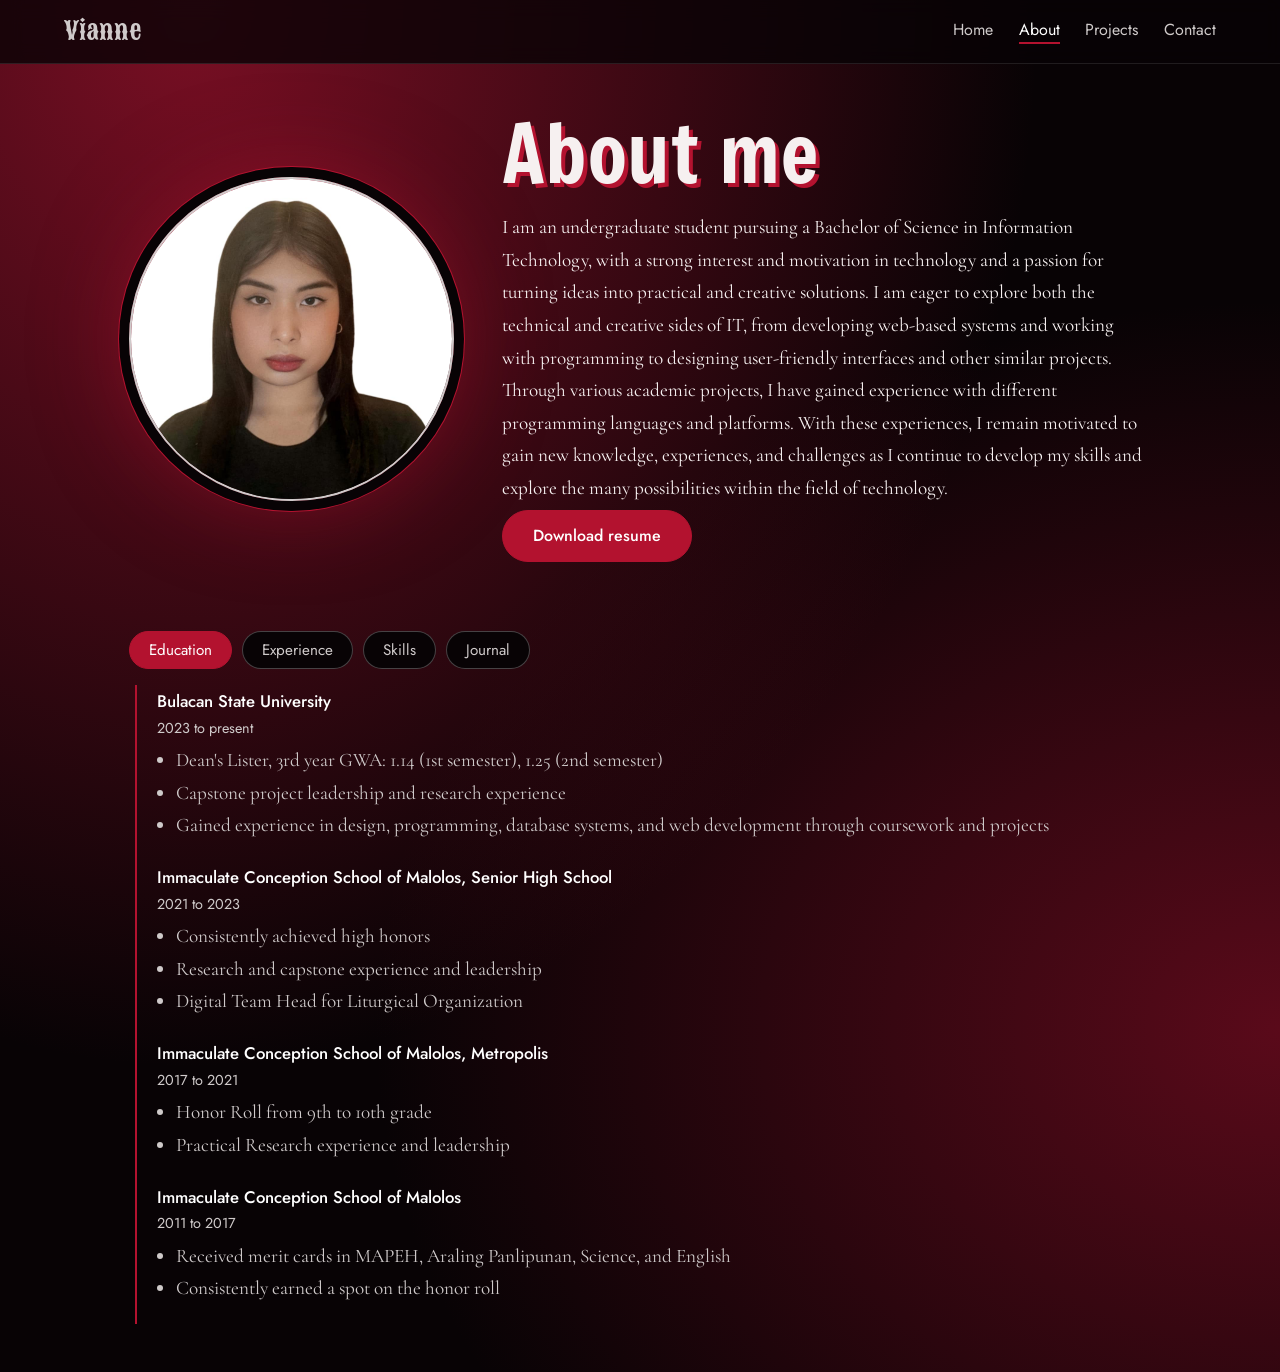
==== about.html @ b81ef698 "Format CSS" ====
<!DOCTYPE html>
<html lang="en">
<head>
<meta charset="UTF-8">
<meta name="viewport" content="width=device-width,initial-scale=1">
<title>About | Vianne</title>
<link rel="preconnect" href="https://fonts.googleapis.com">
<link rel="preconnect" href="https://fonts.gstatic.com" crossorigin>
<link href="https://fonts.googleapis.com/css2?family=Cormorant+Garamond:wght@400;600&family=Freeman&family=Jost:wght@400;500&family=Miss+Fajardose&family=Sancreek&display=swap" rel="stylesheet">
<link rel="stylesheet" href="style.css">
</head>
<body>
<header class="nav">
  <a class="logo" href="index.html">Vianne</a>
  <nav><a href="index.html">Home</a><a class="on" href="about.html">About</a><a href="projects.html">Projects</a><a href="about.html#contact">Contact</a></nav>
</header>
<main>
  <section class="about">
    <div class="arch"><img src="images/profile.jpg" alt="Portrait of Vianne"></div>
    <div>
      <h2>About me</h2>
      <p>I am an undergraduate student pursuing a Bachelor of Science in Information Technology, with a strong interest and motivation in technology and a passion for turning ideas into practical and creative solutions. I am eager to explore both the technical and creative sides of IT, from developing web-based systems and working with programming to designing user-friendly interfaces and other similar projects.</p>
      <p>Through various academic projects, I have gained experience with different programming languages and platforms. With these experiences, I remain motivated to gain new knowledge, experiences, and challenges as I continue to develop my skills and explore the many possibilities within the field of technology.</p>
      <a class="btn" href="resume.pdf" download>Download resume</a>
    </div>
  </section>

  <section style="margin-top:4rem">
    <div class="chips" data-tabs="#tabs">
      <button class="chip on" data-t="edu">Education</button>
      <button class="chip" data-t="exp">Experience</button>
      <button class="chip" data-t="ski">Skills</button>
      <button class="chip" data-t="blog">Journal</button>
    </div>
    <div id="tabs">
      <div class="panel on" id="edu">
        <div class="item"><b>Bulacan State University</b><small>2023 to present</small><ul><li>Dean's Lister, 3rd year GWA: 1.14 (1st semester), 1.25 (2nd semester)</li><li>Capstone project leadership and research experience</li><li>Gained experience in design, programming, database systems, and web development through coursework and projects</li></ul></div>
        <div class="item"><b>Immaculate Conception School of Malolos, Senior High School</b><small>2021 to 2023</small><ul><li>Consistently achieved high honors</li><li>Research and capstone experience and leadership</li><li>Digital Team Head for Liturgical Organization</li></ul></div>
        <div class="item"><b>Immaculate Conception School of Malolos, Metropolis</b><small>2017 to 2021</small><ul><li>Honor Roll from 9th to 10th grade</li><li>Practical Research experience and leadership</li></ul></div>
        <div class="item"><b>Immaculate Conception School of Malolos</b><small>2011 to 2017</small><ul><li>Received merit cards in MAPEH, Araling Panlipunan, Science, and English</li><li>Consistently earned a spot on the honor roll</li></ul></div>
      </div>
      <div class="panel" id="exp">
        <div class="item"><b>TikTok Affiliate and Content Creator</b><small>2025 to present</small><ul><li>Independently managed an affiliate account promoting makeup and skincare products and earned commissions through referrals</li><li>Created and edited promotional videos</li><li>Managed the account's visual presentation and organized the feed for a cohesive look</li></ul></div>
        <div class="item"><b>Freelance Project-Based Services</b><small>2024 to 2025</small><ul><li>Managed client communication, requirements, deadlines, and deliverables independently</li><li>Adapted to different project requirements and delivered on time</li><li>Handled pricing, payments, and transactions with clients</li></ul></div>
        <div class="item"><b>Small Business Owner, Crochet Products</b><small>2022 to 2025</small><ul><li>Managed production, customer communication, orders, and transactions</li><li>Fulfilled custom commissions while learning new designs for client requests</li><li>Promoted products through digital marketing and social media</li></ul></div>
      </div>
      <div class="panel" id="ski">
        <div class="item"><b>Programming</b><small>Python, Java, PHP, C#</small></div>
        <div class="item"><b>Web</b><small>HTML, CSS, React</small></div>
        <div class="item"><b>Database</b><small>MySQL, Firebase, SQL</small></div>
        <div class="item"><b>Development</b><small>Unity, CRUD, Database Design</small></div>
        <div class="item"><b>Systems and documentation</b><small>ERD, DFD, Use Case Diagrams</small></div>
        <div class="item"><b>UI/UX and design</b><small>UI/UX Design, Canva, Kittl, Photoshop, Figma</small></div>
        <div class="item"><b>Tools</b><small>VS Code, Visual Studio, PyCharm, Eclipse, NetBeans</small></div>
      </div>
      <div class="panel" id="blog">
        <h3>Why technology</h3>
        <p>Technology has always been an interesting space for me, as I am a curious individual who wants to know the lengths of the modern world and what else there is to be developed. I find the field to be something that always has something new to learn, create, and explore, rather than simply being existing knowledge. As a Bachelor of Science in Information Technology student, I have had the opportunity to discover different areas of IT and, along the way, find the parts that I enjoy the most.</p>
        <p>One of the things I enjoy about Information Technology is the creativity that comes with it. From something so functional and complex to create, it can turn into something useful and appealing, applying both of my interests. Whether it is developing a website, designing interfaces, organizing databases, creating applications, or even working in game development, each project gives me different opportunities to learn and improve.</p>
        <p>Throughout my academic journey, I have worked with several programming languages and technologies such as Python, Java, HTML, PHP, SQL, Unity, and UI/UX design. These have allowed me to surpass the limits of what I know rather than keeping my knowledge within a single area. The projects I have created and contributed to have challenged me to think more about functionality and development, whereas others have improved my long-term skills and passion for designing, aesthetics, and enhancing the overall user experience.</p>
        <p>I am a firm believer that learning does not stop once a project or subject is finished. Thus, through additional training and certifications, including courses from Cisco Networking Academy and the Salesforce Agentblazer Champion Workshop, I have continued to expand my understanding of technology beyond the classroom.</p>
        <p>As I continue my journey in the field of technology, I am filled with tenacity for gaining more real-world experience, learning from individuals with different perspectives, and taking on challenges that will help me grow and improve. Despite still being in the process of discovering which direction in technology I want to pursue, I am thrilled by the feeling that it brings me. There are so many opportunities to
---- style.css ----
/* ==========================================================
   1. COLORS AND FONTS
   Change colors and fonts here and the whole site updates
   ========================================================== */
:root {
  --ink: #080305;      /* near-black background */
  --blk: #0e0709;      /* black cards and panels */
  --wine: #5a0a1a;     /* deep burgundy */
  --red: #b3122f;      /* bright crimson accent */
  --silver: #cfcaca;   /* gray text and borders */
  --ivory: #f6f0f0;    /* white text */

  --head: 'Freeman', sans-serif;           /* big headings */
  --script: 'Miss Fajardose', cursive;     /* calligraphy name */
  --west: 'Sancreek', serif;               /* logo */
  --serif: 'Cormorant Garamond', serif;    /* body text */
  --ui: 'Jost', sans-serif;                /* buttons, nav, small text */
}


/* ==========================================================
   2. BASE / RESET
   ========================================================== */
* {
  margin: 0;
  padding: 0;
  box-sizing: border-box;
}

html {
  scroll-behavior: smooth;
}

::selection {
  background: var(--red);
  color: #fff;
}

body {
  background:
    radial-gradient(ellipse at 15% 0, #7a0f24, transparent 55%),
    radial-gradient(ellipse at 100% 75%, #5a0a1a, transparent 50%),
    var(--ink) fixed;
  color: var(--ivory);
  font: 1.2rem/1.7 var(--serif);
  min-height: 100vh;
  overflow-x: hidden;
  transition: opacity 0.3s;
}

/* fades the page out when you click a link */
body.out {
  opacity: 0;
}

a {
  color: inherit;
}

img {
  max-width: 100%;
  display: block;
}


/* ==========================================================
   3. HEADINGS
   ========================================================== */
h1,
h2,
h3 {
  font-family: var(--head);
  font-weight: 400;
  line-height: 1;
  letter-spacing: 0.02em;
}

h1 {
  font-size: clamp(2.6rem, 6.5vw, 5rem);
}

h2 {
  font-size: clamp(2.8rem, 7vw, 5rem);
  margin-bottom: 1.2rem;
  text-shadow: 4px 4px 0 var(--red);
}

h3 {
  font-size: 1.9rem;
  margin-bottom: 0.5rem;
}


/* ==========================================================
   4. NAVIGATION BAR
   ========================================================== */
.nav {
  display: flex;
  justify-content: space-between;
  align-items: center;
  padding: 0.9rem 5vw;
  position: sticky;
  top: 0;
  z-index: 5;
  background: #080305cc;
  backdrop-filter: blur(10px);
  border-bottom: 1px solid #ffffff1a;
}

.logo {
  font: 1.5rem var(--west);
  text-decoration: none;
  color: var(--silver);
}

.nav nav {
  display: flex;
  gap: 1.6rem;
  font: 1rem var(--ui);
}

.nav nav a {
  text-decoration: none;
  color: var(--silver);
  background: linear-gradient(var(--red), var(--red)) 0 100% / 0 2px no-repeat;
  padding-bottom: 3px;
  transition: 0.3s;
}

/* red underline slides in on hover and on the current page */
.nav nav a:hover,
.nav nav a.on {
  color: #fff;
  background-size: 100% 2px;
}


/* ==========================================================
   5. PAGE LAYOUT
   ========================================================== */
main {
  max-width: 1150px;
  margin: auto;
  padding: 3rem 5vw;
}


/* ==========================================================
   6. HOME PAGE: HERO
   ========================================================== */
.hero {
  position: relative;
  display: grid;
  grid-template-columns: 1.25fr 1fr;
  gap: 2rem;
  align-items: center;
  min-height: 82vh;
}

/* giant outlined "PORTFOLIO" word behind everything */
.bg {
  position: absolute;
  left: 50%;
  top: 6%;
  transform: translateX(-50%);
  font: clamp(5rem, 21vw, 17rem) / 1 var(--head);
  color: transparent;
  -webkit-text-stroke: 1px #ffffff2e;
  white-space: nowrap;
  pointer-events: none;
}

/* hero content fades up when the page loads */
.hero > * {
  position: relative;
  animation: in 0.9s both;
}

.hero > .arch {
  animation-delay: 0.25s;
}

/* "Hello, I am Vianne" in calligraphy */
.hi {
  display: block;
  font: clamp(4rem, 10vw, 7.5rem) / 0.8 var(--script);
  color: var(--silver);
  margin-bottom: -0.15em;
  position: relative;
  z-index: 2;
  text-shadow: 0 0 30px #b3122f99;
}

.hero p {
  color: var(--silver);
  margin: 1.4rem 0 1.6rem;
  max-width: 34ch;
  font-size: 1.35rem;
}


/* ==========================================================
   7. PROFILE PHOTO (circle)
   ========================================================== */
.arch {
  border-radius: 50%;
  overflow: hidden;
  aspect-ratio: 1;
  background: linear-gradient(160deg, var(--red), var(--ink));
  border: 2px solid var(--silver);
  box-shadow:
    0 0 0 10px var(--ink),
    0 0 0 11px var(--red),
    0 0 90px #b3122f88;
  transition: transform 0.5s;
}

.arch:hover {
  transform: rotate(-3deg) scale(1.04);
}

.arch img {
  width: 100%;
  height: 100%;
  object-fit: cover;
  object-position: center top;
}


/* ==========================================================
   8. BUTTONS
   ========================================================== */
.btn {
  display: inline-block;
  font: 500 1rem var(--ui);
  padding: 0.85rem 1.9rem;
  border-radius: 999px;
  background: var(--red);
  border: 1px solid var(--red);
  color: #fff;
  text-decoration: none;
  cursor: pointer;
  transition: 0.25s;
  margin: 0.3rem 0.3rem 0.3rem 0;
}

.btn:hover {
  background: var(--ink);
  border-color: var(--silver);
  color: var(--silver);
  transform: translateY(-3px);
}

/* black outlined version */
.btn.ghost {
  background: #080305;
  border-color: #ffffff40;
}

.btn.ghost:hover {
  background: var(--silver);
  color: var(--ink);
}


/* ==========================================================
   9. HOME PAGE: THREE TILES (About / Projects / Contact)
   ========================================================== */
.doors {
  display: grid;
  grid-template-columns: repeat(3, 1fr);
  gap: 1.2rem;
  margin: 1rem 0 3rem;
}

.door {
  display: flex;
  flex-direction: column;
  justify-content: flex-end;
  min-height: 280px;
  padding: 2rem;
  border-radius: 28px;
  text-decoration: none;
  background: var(--blk);
  transition: 0.35s;
}

/* tile 1: crimson */
.door:nth-child(1) {
  background: linear-gradient(160deg, var(--red), var(--wine));
}

/* tile 3: white */
.door:nth-child(3) {
  background: var(--ivory);
  color: var(--ink);
}

.door h3 {
  font-size: 2.6rem;
}

.door span {
  font: 1rem var(--ui);
  color: var(--silver);
}

.door:nth-child(3) span {
  color: #333;
}

.door:hover {
  transform: translateY(-8px) rotate(-1deg);
  box-shadow: 0 20px 50px #b3122f66;
}


/* ==========================================================
   10. CORNER BRACKETS (on tiles and project cards)
   ========================================================== */
.door,
.card {
  position: relative;
  border: 1px solid #ffffff22;
}

.door::before,
.card::before,
.door::after,
.card::after {
  content: '';
  position: absolute;
  width: 16px;
  height: 16px;
  border: 1px solid var(--silver);
  opacity: 0.7;
  transition: 0.3s;
  pointer-events: none;
}

/* top-left corner */
.door::before,
.card::before {
  top: 14px;
  left: 14px;
  border-right: 0;
  border-bottom: 0;
}

/* bottom-right corner */
.door::after,
.card::after {
  bottom: 14px;
  right: 14px;
  border-left: 0;
  border-top: 0;
}

/* corners grow on hover */
.door:hover::before,
.door:hover::after {
  width: 34px;
  height: 34px;
}


/* ==========================================================
   11. SCROLLING SKILLS TICKER
   ========================================================== */
.marq {
  overflow: hidden;
  border-block: 1px solid #ffffff26;
  padding: 0.8rem 0;
  margin: 2rem -5vw;
  background: var(--ink);
}

.marq div {
  display: flex;
  gap: 3rem;
  width: max-content;
  font: 2rem var(--head);
  color: var(--silver);
  animation: m 28s linear infinite;
}

/* pauses when you hover over it */
.marq div:hover {
  animation-play-state: paused;
}

.marq i {
  font-style: normal;
  color: var(--red);
}


/* ==========================================================
   12. TABS AND FILTER CHIPS
   ========================================================== */
.chips {
  display: flex;
  flex-wrap: wrap;
  gap: 0.6rem;
  margin: 1rem 0;
}

.chip {
  font: 0.95rem var(--ui);
  padding: 0.45rem 1.2rem;
  border-radius: 999px;
  border: 1px solid #ffffff40;
  background: var(--ink);
  color: var(--silver);
  cursor: pointer;
  transition: 0.25s;
}

.chip:hover {
  border-color: var(--silver);
}

/* the selected chip */
.chip.on {
  background: var(--red);
  border-color: var(--red);
  color: #fff;
}

/* tab content: hidden until its tab is clicked */
.panel {
  display: none;
}

.panel.on {
  display: block;
  animation: in 0.4s;
}

.panel p {
  margin-bottom: 1rem;
  max-width: 68ch;
}


/* ==========================================================
   13. ABOUT PAGE
   ========================================================== */
.about {
  display: grid;
  grid-template-columns: 1fr 2fr;
  gap: 3rem;
  align-items: center;
}

/* education / experience / skills entries */
.item {
  border-left: 2px solid var(--red);
  padding: 0 0 1.2rem 1.2rem;
  margin-left: 0.4rem;
}

.item b {
  font: 500 1.05rem var(--ui);
  color: #fff;
}

.item small {
  display: block;
  font: 0.9rem var(--ui);
  color: var(--silver);
}

.item ul {
  margin: 0.4rem 0 0 1.2rem;
  color: var(--silver);
}


/* ==========================================================
   14. PROJECTS PAGE
   ========================================================== */
.card {
  display: grid;
  grid-template-columns: 1.3fr 1fr;
  gap: 2rem;
  align-items: center;
  margin: 2rem 0;
  padding: 2.4rem;
  border-radius: 26px;
  background: var(--blk);
}

/* full-width card (design gallery) */
.card.one {
  display: block;
}

/* hidden by the filter buttons */
.card.hide {
  display: none;
}

.card ul {
  margin: 0.6rem 0 1rem 1.2rem;
  color: var(--silver);
}

.tags {
  font: 0.9rem var(--ui);
  color: var(--silver);
}

/* laptop frame around screenshots and the trailer */
.laptop {
  background: #050203;
  border: 8px solid #26262a;
  border-bottom-width: 18px;
  border-radius: 14px 14px 4px 4px;
  aspect-ratio: 16 / 10;
  overflow: hidden;
  box-shadow: 0 25px 60px #b3122f55;
  transition: transform 0.5s;
}

.laptop:hover {
  transform: perspective(900px) rotateX(5deg) scale(1.04);
}

.laptop img,
.laptop video {
  width: 100%;
  height: 100%;
  object-fit: cover;
}


/* ==========================================================
   15. DESIGN GALLERY AND ENLARGED VIEW
   ========================================================== */
.gallery {
  display: grid;
  grid-template-columns: repeat(auto-fill, minmax(200px, 1fr));
  gap: 1rem;
  margin-top: 1.2rem;
}

.gallery img {
  width: 100%;
  aspect-ratio: 1;
  object-fit: cover;
  border-radius: 22px;
  cursor: zoom-in;
  background: var(--wine);
  transition: 0.35s;
}

.gallery img:hover {
  transform: scale(1.06) rotate(1.5deg);
  box-shadow: 0 10px 35px #b3122f99;
}

/* full-screen popup when you click an image */
#lb {
  position: fixed;
  inset: 0;
  background: #000e;
  display: none;
  place-items: center;
  z-index: 9;
  cursor: zoom-out;
}

#lb.on {
  display: grid;
}

#lb img {
  max-height: 90vh;
  border-radius: 16px;
}


/* ==========================================================
   16. FOOTER
   ========================================================== */
footer {
  text-align: center;
  padding: 3rem 5vw;
  color: var(--silver);
  font: 0.95rem var(--ui);
  background: var(--ink);
  border-top: 1px solid #ffffff1a;
}

footer a {
  margin: 0 0.8rem;
}


/* ==========================================================
   17. ANIMATIONS
   ========================================================== */
@keyframes in {
  from {
    opacity: 0;
    transform: translateY(14px);
  }
}

@keyframes m {
  to {
    transform: translateX(-50%);
  }
}


/* ==========================================================
   18. ACCESSIBILITY
   ========================================================== */
:focus-visible {
  outline: 2px solid var(--silver);
  outline-offset: 3px;
}

/* turns off animation for people who prefer less motion */
@media (prefers-reduced-motion: reduce) {
  * {
    animation: none !important;
    transition: none !important;
  }
}


/* ==========================================================
   19. MOBILE (screens under 800px wide)
   ========================================================== */
@media (max-width: 800px) {
  .hero,
  .about,
  .card,
  .doors {
    grid-template-columns: 1fr;
  }

  .arch {
    max-width: 300px;
    margin: auto;
  }

  .bg {
    top: 0;
  }

  .door {
    min-height: 200px;
  }
}
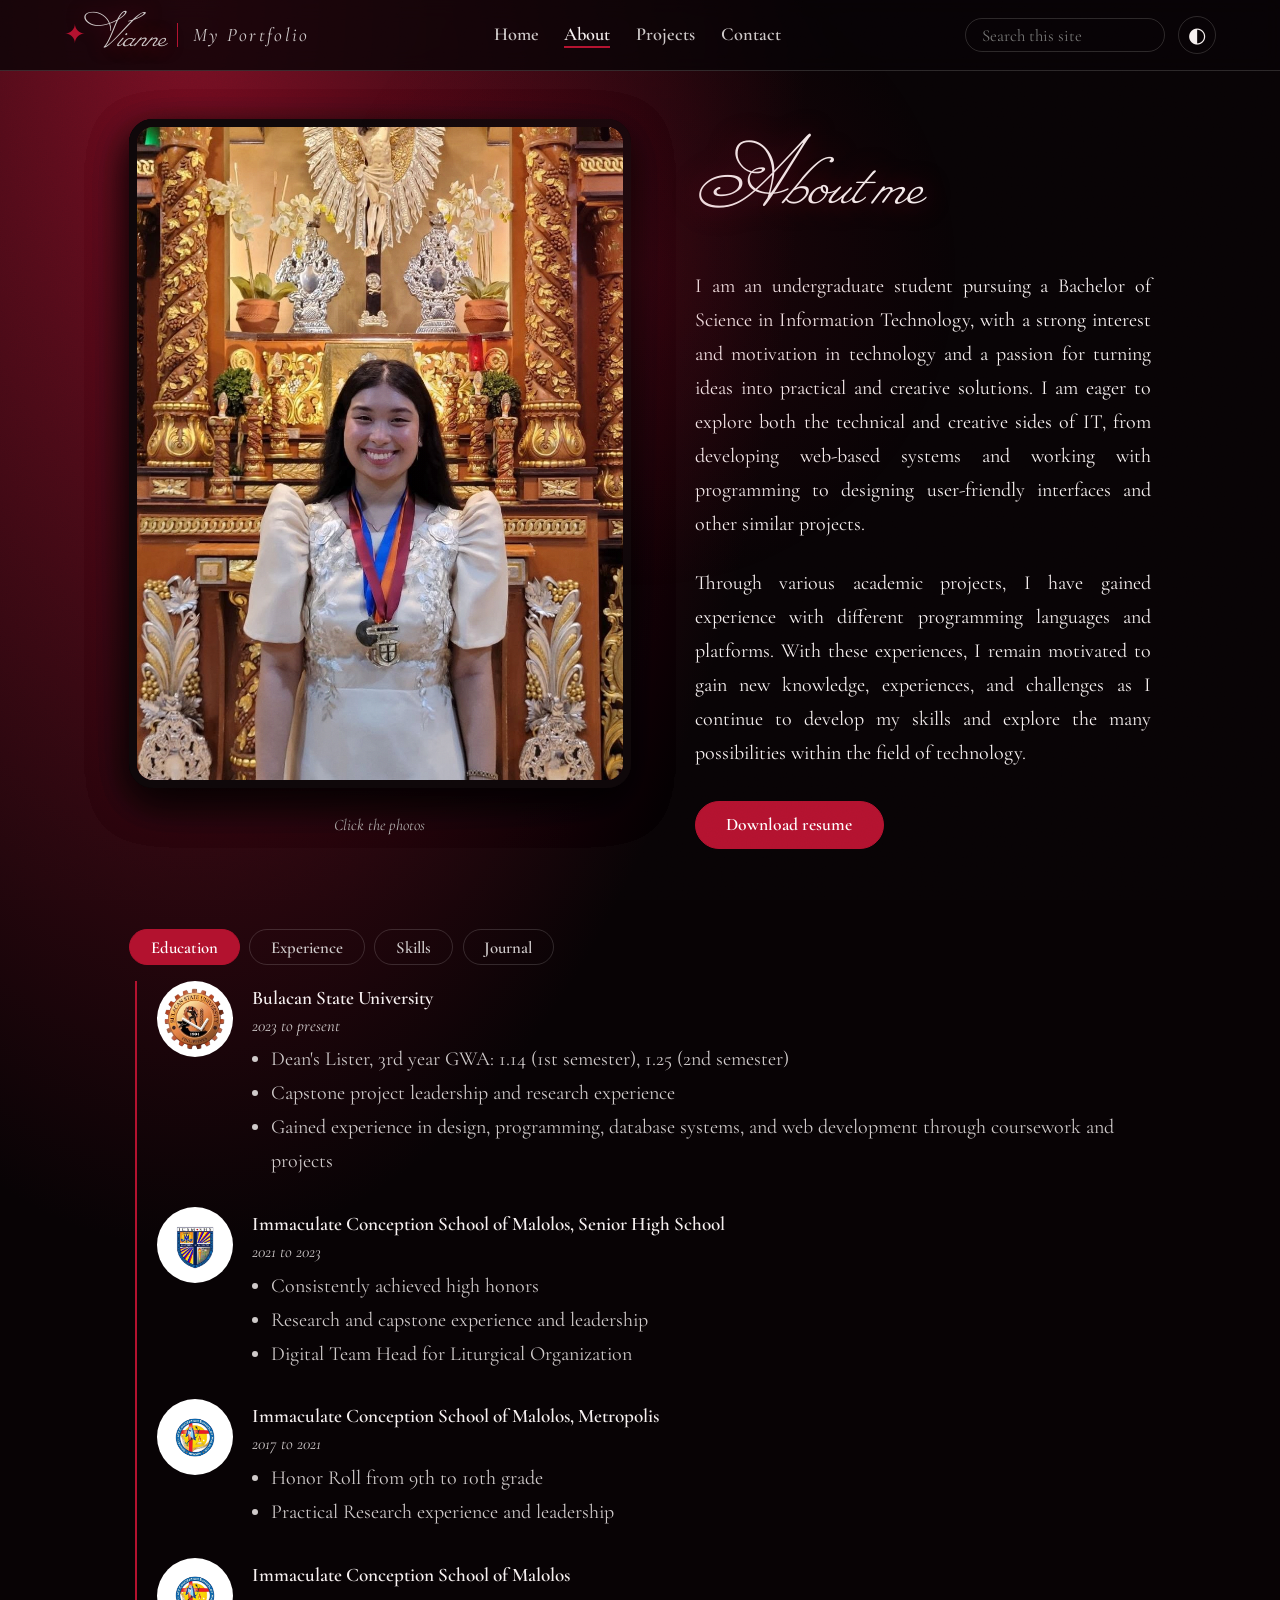
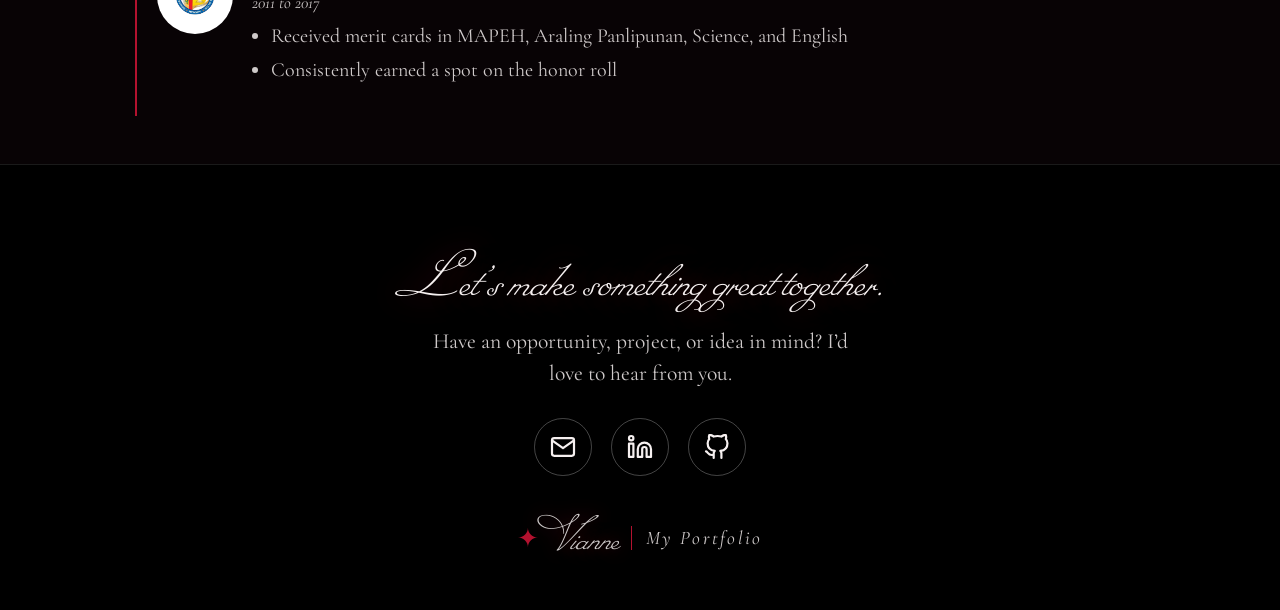
==== commit 978dc564: "Format CSS" ====
--- a/about.html
+++ b/about.html
@@ -1,62 +1,209 @@
 <!DOCTYPE html>
 <html lang="en">
 <head>
-<meta charset="UTF-8">
-<meta name="viewport" content="width=device-width,initial-scale=1">
-<title>About | Vianne</title>
-<link rel="preconnect" href="https://fonts.googleapis.com">
-<link rel="preconnect" href="https://fonts.gstatic.com" crossorigin>
-<link href="https://fonts.googleapis.com/css2?family=Cormorant+Garamond:wght@400;600&family=Freeman&family=Jost:wght@400;500&family=Miss+Fajardose&family=Sancreek&display=swap" rel="stylesheet">
-<link rel="stylesheet" href="style.css">
+  <meta charset="UTF-8">
+  <meta name="viewport" content="width=device-width,initial-scale=1">
+  <title>About | Vianne | My Portfolio</title>
+  <link rel="preconnect" href="https://fonts.googleapis.com">
+  <link rel="preconnect" href="https://fonts.gstatic.com" crossorigin>
+  <link href="https://fonts.googleapis.com/css2?family=Cormorant+Garamond:ital,wght@0,400;0,600;1,400&family=Miss+Fajardose&display=swap" rel="stylesheet">
+  <link rel="stylesheet" href="style.css">
+  <script>document.documentElement.classList.add('js');</script>
 </head>
 <body>
-<header class="nav">
-  <a class="logo" href="index.html">Vianne</a>
-  <nav><a href="index.html">Home</a><a class="on" href="about.html">About</a><a href="projects.html">Projects</a><a href="about.html#contact">Contact</a></nav>
-</header>
-<main>
-  <section class="about">
-    <div class="arch"><img src="images/profile.jpg" alt="Portrait of Vianne"></div>
-    <div>
-      <h2>About me</h2>
-      <p>I am an undergraduate student pursuing a Bachelor of Science in Information Technology, with a strong interest and motivation in technology and a passion for turning ideas into practical and creative solutions. I am eager to explore both the technical and creative sides of IT, from developing web-based systems and working with programming to designing user-friendly interfaces and other similar projects.</p>
-      <p>Through various academic projects, I have gained experience with different programming languages and platforms. With these experiences, I remain motivated to gain new knowledge, experiences, and challenges as I continue to develop my skills and explore the many possibilities within the field of technology.</p>
-      <a class="btn" href="resume.pdf" download>Download resume</a>
+
+  <header class="nav">
+    <a class="logo" href="index.html">
+      <span class="lg-i" aria-hidden="true">✦</span>
+      <span class="lg-n">Vianne</span>
+      <span class="lg-p">My Portfolio</span>
+    </a>
+    <nav>
+      <a href="index.html">Home</a>
+      <a class="on" href="about.html">About</a>
+      <a href="projects.html">Projects</a>
+      <a href="contact.html">Contact</a>
+    </nav>
+    <div class="tools">
+      <div class="search">
+        <input id="q" type="search" placeholder="Search this site" aria-label="Search this site" autocomplete="off">
+        <div class="results" id="res"></div>
+      </div>
+      <input class="lm" type="checkbox" id="lm">
+      <label class="theme" for="lm" title="Light / dark mode">◐</label>
     </div>
-  </section>
-
-  <section style="margin-top:4rem">
-    <div class="chips" data-tabs="#tabs">
-      <button class="chip on" data-t="edu">Education</button>
-      <button class="chip" data-t="exp">Experience</button>
-      <button class="chip" data-t="ski">Skills</button>
-      <button class="chip" data-t="blog">Journal</button>
+  </header>
+
+  <main>
+
+    <!-- INTRO -->
+    <section class="about">
+      <div>
+        <!-- click the stack to bring the next photo forward -->
+        <div class="stack" id="stack">
+          <div class="sc"><img src="images/about-1.jpg" alt="" draggable="false"></div>
+          <div class="sc"><img src="images/about-2.jpg" alt="" draggable="false"></div>
+          <div class="sc"><img src="images/about-3.jpg" alt="" draggable="false"></div>
+          <div class="sc"><img src="images/about-4.jpg" alt="" draggable="false"></div>
+        </div>
+        <p class="hint">Click the photos</p>
+      </div>
+      <div>
+        <h2 class="rv">About me</h2>
+        <p class="rv">I am an undergraduate student pursuing a Bachelor of Science in Information Technology, with a strong interest and motivation in technology and a passion for turning ideas into practical and creative solutions. I am eager to explore both the technical and creative sides of IT, from developing web-based systems and working with programming to designing user-friendly interfaces and other similar projects.</p>
+        <p class="rv">Through various academic projects, I have gained experience with different programming languages and platforms. With these experiences, I remain motivated to gain new knowledge, experiences, and challenges as I continue to develop my skills and explore the many possibilities within the field of technology.</p>
+        <a class="btn" href="resume.pdf" download>Download resume</a>
+      </div>
+    </section>
+
+    <!-- TABS (pure CSS: the radio buttons decide which panel shows) -->
+    <section class="tabs">
+
+      <input type="radio" name="tab" id="t-edu" checked>
+      <input type="radio" name="tab" id="t-exp">
+      <input type="radio" name="tab" id="t-ski">
+      <input type="radio" name="tab" id="t-blog">
+
+      <div class="chips">
+        <label class="chip" for="t-edu">Education</label>
+        <label class="chip" for="t-exp">Experience</label>
+        <label class="chip" for="t-ski">Skills</label>
+        <label class="chip" for="t-blog">Journal</label>
+      </div>
+
+      <div id="tabs">
+
+        <!-- EDUCATION (school logos: images/logo-bsu.png and images/logo-icsm.png) -->
+        <div class="panel" id="edu">
+
+          <div class="item edu">
+            <img class="sl" src="images/logo-bsu.png" alt="">
+            <div>
+              <b>Bulacan State University</b>
+              <small>2023 to present</small>
+              <ul>
+                <li>Dean's Lister, 3rd year GWA: 1.14 (1st semester), 1.25 (2nd semester)</li>
+                <li>Capstone project leadership and research experience</li>
+                <li>Gained experience in design, programming, database systems, and web development through coursework and projects</li>
+              </ul>
+            </div>
+          </div>
+
+          <div class="item edu">
+            <img class="sl" src="images/logo-icsm-shs.png" alt="">
+            <div>
+              <b>Immaculate Conception School of Malolos, Senior High School</b>
+              <small>2021 to 2023</small>
+              <ul>
+                <li>Consistently achieved high honors</li>
+                <li>Research and capstone experience and leadership</li>
+                <li>Digital Team Head for Liturgical Organization</li>
+              </ul>
+            </div>
+          </div>
+
+          <div class="item edu">
+            <img class="sl" src="images/logo-icsm-metropolis.png" alt="">
+            <div>
+              <b>Immaculate Conception School of Malolos, Metropolis</b>
+              <small>2017 to 2021</small>
+              <ul>
+                <li>Honor Roll from 9th to 10th grade</li>
+                <li>Practical Research experience and leadership</li>
+              </ul>
+            </div>
+          </div>
+
+          <div class="item edu">
+            <img class="sl" src="images/logo-icsm.png" alt="">
+            <div>
+              <b>Immaculate Conception School of Malolos</b>
+              <small>2011 to 2017</small>
+              <ul>
+                <li>Received merit cards in MAPEH, Araling Panlipunan, Science, and English</li>
+                <li>Consistently earned a spot on the honor roll</li>
+              </ul>
+            </div>
+          </div>
+
+        </div>
+
+        <!-- EXPERIENCE -->
+        <div class="panel" id="exp">
+          <div class="item">
+            <b>Small Business Owner for Crochet Products</b>
+            <small>2022 to 2025</small>
+            <ul>
+              <li>Managed the production of products, customer communication, orders, and transactions</li>
+              <li>Fulfilled custom commissions while learning new designs conforming to client requests</li>
+              <li>Promoted products through digital marketing and social media platforms</li>
+            </ul>
+          </div>
+          <div class="item">
+            <b>Freelance Project-Based Services</b>
+            <small>2024 to 2025</small>
+            <ul>
+              <li>Managed client communication, project requirements, deadlines, and deliverables independently</li>
+              <li>Adapted to different project requirements while completing work within the agreed deadlines</li>
+              <li>Handled pricing, payments, and overall transactions with the clients</li>
+            </ul>
+          </div>
+          <div class="item">
+            <b>TikTok Affiliate / Content Creator</b>
+            <small>2025 to present</small>
+            <ul>
+              <li>Independently managed a TikTok affiliate account promoting makeup and skincare products and generated commissions through successful product referrals</li>
+              <li>Created and edited promotional videos for product marketing and affiliate content</li>
+              <li>Managed the account's visual presentation and organized the feed to maintain a cohesive and appealing appearance</li>
+            </ul>
+          </div>
+        </div>
+
+        <!-- SKILLS -->
+        <div class="panel" id="ski">
+          <div class="item"><b>Programming</b><small>Python, Java, PHP, C#</small></div>
+          <div class="item"><b>Web</b><small>HTML, CSS, React</small></div>
+          <div class="item"><b>Database</b><small>MySQL, Firebase, SQL</small></div>
+          <div class="item"><b>Development</b><small>Unity, CRUD, Database Design</small></div>
+          <div class="item"><b>Systems &amp; Documentation</b><small>ERD, DFD, Use Case Diagrams</small></div>
+          <div class="item"><b>UI/UX &amp; Design</b><small>UI/UX Design, Canva, Kittl, Photoshop, Figma</small></div>
+          <div class="item"><b>Tools</b><small>VS Code, Visual Studio, PyCharm, Eclipse, NetBeans</small></div>
+        </div>
+
+        <!-- JOURNAL (text on the left, photo on the right: images/journal.jpg) -->
+        <div class="panel" id="blog">
+          <div class="jtext">
+            <p>Technology has always been an interesting space for me, as I am a curious individual who wants to know the lengths of the modern world and what else there is to be developed. I find the field to be something that always has something new to learn, create, and explore, rather than simply being existing knowledge. As a Bachelor of Science in Information Technology student, I have had the opportunity to discover different areas of IT and, along the way, find the parts that I enjoy the most.</p>
+            <p>One of the things I enjoy about Information Technology is the creativity that comes with it. From something so functional and complex to create, it can turn into something useful and appealing, applying both of my interests. Whether it is developing a website, designing interfaces, organizing databases, creating applications, or even working in game development, each project gives me different opportunities to learn and improve.</p>
+            <p>Throughout my academic journey, I have worked with several programming languages and technologies such as Python, Java, HTML, PHP, SQL, Unity, and UI/UX design. These have allowed me to surpass the limits of what I know rather than keeping my knowledge within a single area. The projects I have created and contributed to have challenged me to think more about functionality and development, whereas others have improved my long-term skills and passion for designing, aesthetics, and enhancing the overall user experience.</p>
+            <p>I am a firm believer that learning does not stop once a project or subject is finished. Thus, through additional training and certifications, including courses from Cisco Networking Academy and the Salesforce Agentblazer Champion Workshop, I have continued to expand my understanding of technology beyond the classroom.</p>
+            <p>As I continue my journey in the field of technology, I am filled with tenacity for gaining more real-world experience, learning from individuals with different perspectives, and taking on challenges that will help me grow and improve. Despite still being in the process of discovering which direction in technology I want to pursue, I am thrilled by the feeling that it brings me.</p>
+          </div>
+          <figure class="jphoto">
+            <img src="images/journal.jpg" alt="">
+          </figure>
+        </div>
+
+      </div>
+    </section>
+
+  </main>
+
+  <footer>
+    <p class="ft">Let's make something great together.</p>
+    <p class="fs">Have an opportunity, project, or idea in mind? I’d love to hear from you.</p>
+    <div class="icons">
+      <a class="soc" href="mailto:vianne05garcia@gmail.com" aria-label="Email"><i class="ic ic-mail"></i></a>
+      <a class="soc" href="https://www.linkedin.com/in/viannegrca014/" aria-label="LinkedIn"><i class="ic ic-in"></i></a>
+      <a class="soc" href="https://github.com/viagrcia" aria-label="GitHub"><i class="ic ic-gh"></i></a>
     </div>
-    <div id="tabs">
-      <div class="panel on" id="edu">
-        <div class="item"><b>Bulacan State University</b><small>2023 to present</small><ul><li>Dean's Lister, 3rd year GWA: 1.14 (1st semester), 1.25 (2nd semester)</li><li>Capstone project leadership and research experience</li><li>Gained experience in design, programming, database systems, and web development through coursework and projects</li></ul></div>
-        <div class="item"><b>Immaculate Conception School of Malolos, Senior High School</b><small>2021 to 2023</small><ul><li>Consistently achieved high honors</li><li>Research and capstone experience and leadership</li><li>Digital Team Head for Liturgical Organization</li></ul></div>
-        <div class="item"><b>Immaculate Conception School of Malolos, Metropolis</b><small>2017 to 2021</small><ul><li>Honor Roll from 9th to 10th grade</li><li>Practical Research experience and leadership</li></ul></div>
-        <div class="item"><b>Immaculate Conception School of Malolos</b><small>2011 to 2017</small><ul><li>Received merit cards in MAPEH, Araling Panlipunan, Science, and English</li><li>Consistently earned a spot on the honor roll</li></ul></div>
-      </div>
-      <div class="panel" id="exp">
-        <div class="item"><b>TikTok Affiliate and Content Creator</b><small>2025 to present</small><ul><li>Independently managed an affiliate account promoting makeup and skincare products and earned commissions through referrals</li><li>Created and edited promotional videos</li><li>Managed the account's visual presentation and organized the feed for a cohesive look</li></ul></div>
-        <div class="item"><b>Freelance Project-Based Services</b><small>2024 to 2025</small><ul><li>Managed client communication, requirements, deadlines, and deliverables independently</li><li>Adapted to different project requirements and delivered on time</li><li>Handled pricing, payments, and transactions with clients</li></ul></div>
-        <div class="item"><b>Small Business Owner, Crochet Products</b><small>2022 to 2025</small><ul><li>Managed production, customer communication, orders, and transactions</li><li>Fulfilled custom commissions while learning new designs for client requests</li><li>Promoted products through digital marketing and social media</li></ul></div>
-      </div>
-      <div class="panel" id="ski">
-        <div class="item"><b>Programming</b><small>Python, Java, PHP, C#</small></div>
-        <div class="item"><b>Web</b><small>HTML, CSS, React</small></div>
-        <div class="item"><b>Database</b><small>MySQL, Firebase, SQL</small></div>
-        <div class="item"><b>Development</b><small>Unity, CRUD, Database Design</small></div>
-        <div class="item"><b>Systems and documentation</b><small>ERD, DFD, Use Case Diagrams</small></div>
-        <div class="item"><b>UI/UX and design</b><small>UI/UX Design, Canva, Kittl, Photoshop, Figma</small></div>
-        <div class="item"><b>Tools</b><small>VS Code, Visual Studio, PyCharm, Eclipse, NetBeans</small></div>
-      </div>
-      <div class="panel" id="blog">
-        <h3>Why technology</h3>
-        <p>Technology has always been an interesting space for me, as I am a curious individual who wants to know the lengths of the modern world and what else there is to be developed. I find the field to be something that always has something new to learn, create, and explore, rather than simply being existing knowledge. As a Bachelor of Science in Information Technology student, I have had the opportunity to discover different areas of IT and, along the way, find the parts that I enjoy the most.</p>
-        <p>One of the things I enjoy about Information Technology is the creativity that comes with it. From something so functional and complex to create, it can turn into something useful and appealing, applying both of my interests. Whether it is developing a website, designing interfaces, organizing databases, creating applications, or even working in game development, each project gives me different opportunities to learn and improve.</p>
-        <p>Throughout my academic journey, I have worked with several programming languages and technologies such as Python, Java, HTML, PHP, SQL, Unity, and UI/UX design. These have allowed me to surpass the limits of what I know rather than keeping my knowledge within a single area. The projects I have created and contributed to have challenged me to think more about functionality and development, whereas others have improved my long-term skills and passion for designing, aesthetics, and enhancing the overall user experience.</p>
-        <p>I am a firm believer that learning does not stop once a project or subject is finished. Thus, through additional training and certifications, including courses from Cisco Networking Academy and the Salesforce Agentblazer Champion Workshop, I have continued to expand my understanding of technology beyond the classroom.</p>
-        <p>As I continue my journey in the field of technology, I am filled with tenacity for gaining more real-world experience, learning from individuals with different perspectives, and taking on challenges that will help me grow and improve. Despite still being in the process of discovering which direction in technology I want to pursue, I am thrilled by the feeling that it brings me. There are so many opportunities to+    <p class="fl">
+      <span class="lg-i" aria-hidden="true">✦</span>
+      <span class="lg-n">Vianne</span>
+      <span class="lg-p">My Portfolio</span>
+    </p>
+  </footer>
+
+      <script src="script.js" defer></script>
+</body>
+</html>
--- a/style.css
+++ b/style.css
@@ -1,20 +1,32 @@
 /* ==========================================================
    1. COLORS AND FONTS
-   Change colors and fonts here and the whole site updates
+   Dark mode is the default. Light mode is switched on by the
+   ◐ button and only overrides the variables below.
    ========================================================== */
 :root {
-  --ink: #080305;      /* near-black background */
-  --blk: #0e0709;      /* black cards and panels */
-  --wine: #5a0a1a;     /* deep burgundy */
-  --red: #b3122f;      /* bright crimson accent */
-  --silver: #cfcaca;   /* gray text and borders */
-  --ivory: #f6f0f0;    /* white text */
-
-  --head: 'Freeman', sans-serif;           /* big headings */
-  --script: 'Miss Fajardose', cursive;     /* calligraphy name */
-  --west: 'Sancreek', serif;               /* logo */
-  --serif: 'Cormorant Garamond', serif;    /* body text */
-  --ui: 'Jost', sans-serif;                /* buttons, nav, small text */
+  --ink: #080305;       /* page background */
+  --blk: #0e0709;       /* cards and panels */
+  --wine: #5a0a1a;      /* deep burgundy */
+  --red: #b3122f;       /* crimson accent */
+  --silver: #cfcaca;    /* secondary text */
+  --ivory: #f6f0f0;     /* main text */
+  --line: #ffffff26;    /* thin borders */
+  --nav-bg: #080305cc;  /* navigation bar */
+  --glow: #b3122f99;    /* red glow */
+
+  --script: 'Miss Fajardose', cursive;   /* calligraphy: titles */
+  --serif: 'Cormorant Garamond', serif;  /* everything else */
+}
+
+/* LIGHT MODE (when the ◐ checkbox is ticked) */
+:root:has(#lm:checked) {
+  --ink: #f7eeee;
+  --blk: #ffffff;
+  --silver: #5c4a4e;
+  --ivory: #2a0a12;
+  --line: #5a0a1a33;
+  --nav-bg: #f7eeeecc;
+  --glow: #b3122f44;
 }
 
 
@@ -38,17 +50,21 @@
 
 body {
   background:
-    radial-gradient(ellipse at 15% 0, #7a0f24, transparent 55%),
-    radial-gradient(ellipse at 100% 75%, #5a0a1a, transparent 50%),
-    var(--ink) fixed;
+    radial-gradient(ellipse at 15% 0, #7a0f24, transparent 40%) no-repeat,
+    var(--ink);
   color: var(--ivory);
-  font: 1.2rem/1.7 var(--serif);
+  font: 1.25rem/1.7 var(--serif);
   min-height: 100vh;
   overflow-x: hidden;
-  transition: opacity 0.3s;
-}
-
-/* fades the page out when you click a link */
+  transition: opacity 0.3s, background-color 0.4s, color 0.4s;
+}
+
+:root:has(#lm:checked) body {
+  background:
+    radial-gradient(ellipse at 15% 0, #e7b3bd, transparent 40%) no-repeat,
+    var(--ink);
+}
+
 body.out {
   opacity: 0;
 }
@@ -64,59 +80,144 @@
 
 
 /* ==========================================================
-   3. HEADINGS
+   3. GRUNGE LAYERS
+   - film grain over the whole site (delete body::after to remove)
+   - red spotlight that follows the mouse (JS sets --mx/--my)
+   - red scroll bar at the very top (JS creates .bar)
+   ========================================================== */
+body::after {
+  content: '';
+  position: fixed;
+  inset: 0;
+  z-index: 60;
+  pointer-events: none;
+  opacity: 0.09;
+  mix-blend-mode: overlay;
+  background-image: url("data:image/svg+xml,%3Csvg xmlns='http://www.w3.org/2000/svg' width='200' height='200'%3E%3Cfilter id='n'%3E%3CfeTurbulence type='fractalNoise' baseFrequency='.8' numOctaves='2' stitchTiles='stitch'/%3E%3C/filter%3E%3Crect width='100%25' height='100%25' filter='url(%23n)'/%3E%3C/svg%3E");
+}
+
+body::before {
+  content: '';
+  position: fixed;
+  inset: 0;
+  z-index: 1;
+  pointer-events: none;
+  background: radial-gradient(circle 320px at var(--mx, 50%) var(--my, 30%), #b3122f22, transparent);
+}
+
+.bar {
+  position: fixed;
+  top: 0;
+  left: 0;
+  right: 0;
+  height: 3px;
+  z-index: 70;
+  background: var(--red);
+  transform: scaleX(0);
+  transform-origin: left;
+}
+
+
+/* ==========================================================
+   4. HEADINGS
+   h2 = calligraphy with a red brush stroke underneath.
+   h1 and h3 = serif.
    ========================================================== */
 h1,
-h2,
 h3 {
-  font-family: var(--head);
-  font-weight: 400;
-  line-height: 1;
-  letter-spacing: 0.02em;
+  font-family: var(--serif);
+  font-weight: 600;
+  line-height: 1.15;
 }
 
 h1 {
-  font-size: clamp(2.6rem, 6.5vw, 5rem);
+  font-size: clamp(1.8rem, 3vw, 2.6rem);
 }
 
 h2 {
-  font-size: clamp(2.8rem, 7vw, 5rem);
-  margin-bottom: 1.2rem;
-  text-shadow: 4px 4px 0 var(--red);
+  font: 400 clamp(3.6rem, 8vw, 6rem) / 1.05 var(--script);
+  margin-bottom: 1.4rem;
+  text-shadow: 0 0 26px var(--glow);
+}
+
+h2::after {
+  content: '';
+  display: block;
+  width: min(240px, 50%);
+  height: 10px;
+  margin-top: 0.3rem;
+  background: var(--red);
+  clip-path: polygon(0 35%, 6% 0, 100% 20%, 95% 100%, 4% 80%);
+  transform-origin: left;
+  transition: transform 0.9s 0.4s cubic-bezier(.2, .7, .2, 1);
+}
+
+.js h2.rv:not(.show)::after {
+  transform: scaleX(0);
+}
+
+.end h2::after {
+  margin-inline: auto;
 }
 
 h3 {
-  font-size: 1.9rem;
-  margin-bottom: 0.5rem;
-}
-
-
-/* ==========================================================
-   4. NAVIGATION BAR
+  font-size: 1.5rem;
+  letter-spacing: 0.12em;
+  text-transform: uppercase;
+  margin-bottom: 0.6rem;
+}
+
+
+/* ==========================================================
+   5. NAVIGATION BAR, LOGO, SEARCH, THEME BUTTON
    ========================================================== */
 .nav {
   display: flex;
+  flex-wrap: wrap;
   justify-content: space-between;
   align-items: center;
-  padding: 0.9rem 5vw;
+  gap: 0.6rem 1.5rem;
+  padding: 0.7rem 5vw;
   position: sticky;
   top: 0;
-  z-index: 5;
-  background: #080305cc;
+  z-index: 20;
+  background: var(--nav-bg);
   backdrop-filter: blur(10px);
-  border-bottom: 1px solid #ffffff1a;
+  border-bottom: 1px solid var(--line);
 }
 
 .logo {
-  font: 1.5rem var(--west);
+  display: flex;
+  align-items: center;
+  gap: 0.7rem;
   text-decoration: none;
-  color: var(--silver);
+}
+
+/* the moving star (also used in the footer) */
+.lg-i {
+  font-size: 1.6rem;
+  color: var(--red);
+  animation: spin 8s linear infinite;
+}
+
+.lg-n {
+  font: 3rem/1 var(--script);
+  color: var(--silver);
+  text-shadow: 0 0 18px var(--glow);
+}
+
+.lg-p {
+  font: italic 1.2rem var(--serif);
+  letter-spacing: 0.12em;
+  color: var(--silver);
+  padding-left: 0.9rem;
+  border-left: 1px solid var(--red);
 }
 
 .nav nav {
   display: flex;
   gap: 1.6rem;
-  font: 1rem var(--ui);
+  font: 600 1.15rem var(--serif);
 }
 
 .nav nav a {
@@ -127,16 +228,141 @@
   transition: 0.3s;
 }
 
-/* red underline slides in on hover and on the current page */
 .nav nav a:hover,
 .nav nav a.on {
+  color: var(--ivory);
+  background-size: 100% 2px;
+}
+
+.tools {
+  display: flex;
+  align-items: center;
+  gap: 0.8rem;
+}
+
+.search {
+  position: relative;
+}
+
+.search input {
+  font: 1.05rem var(--serif);
+  width: 200px;
+  padding: 0.35rem 1rem;
+  border-radius: 999px;
+  border: 1px solid var(--line);
+  background: transparent;
+  color: var(--ivory);
+  transition: width 0.3s, border-color 0.3s;
+}
+
+.search input:focus {
+  width: 280px;
+  border-color: var(--red);
+  outline: none;
+}
+
+.results {
+  display: none;
+  position: absolute;
+  top: 120%;
+  right: 0;
+  width: 320px;
+  max-height: 60vh;
+  overflow-y: auto;
+  background: var(--blk);
+  border: 1px solid var(--line);
+  border-radius: 16px;
+  padding: 0.4rem;
+}
+
+.results.on {
+  display: block;
+}
+
+.results a {
+  display: block;
+  padding: 0.5rem 0.8rem;
+  border-radius: 10px;
+  text-decoration: none;
+  line-height: 1.3;
+}
+
+.results a:hover {
+  background: var(--wine);
   color: #fff;
-  background-size: 100% 2px;
-}
-
-
-/* ==========================================================
-   5. PAGE LAYOUT
+}
+
+.results small {
+  display: block;
+  color: var(--silver);
+  font-style: italic;
+}
+
+.results p {
+  padding: 0.5rem 0.8rem;
+  color: var(--silver);
+}
+
+/* light / dark switch: hidden checkbox + the ◐ label */
+.lm {
+  position: absolute;
+  opacity: 0;
+  width: 0;
+  height: 0;
+}
+
+.theme {
+  display: grid;
+  place-items: center;
+  font-size: 1.3rem;
+  width: 2.4rem;
+  height: 2.4rem;
+  border-radius: 50%;
+  border: 1px solid var(--line);
+  color: var(--ivory);
+  cursor: pointer;
+  transition: 0.4s;
+}
+
+.theme:hover {
+  background: var(--red);
+  color: #fff;
+  transform: rotate(180deg);
+}
+
+.lm:focus-visible + .theme {
+  outline: 2px solid var(--red);
+  outline-offset: 3px;
+}
+
+
+/* ==========================================================
+   6. ICONS (email, LinkedIn, GitHub)
+   ========================================================== */
+.ic {
+  display: inline-block;
+  width: 1.6rem;
+  height: 1.6rem;
+  background: currentColor;
+  -webkit-mask: var(--i) center / contain no-repeat;
+  mask: var(--i) center / contain no-repeat;
+}
+
+.ic-mail {
+  --i: url("data:image/svg+xml,%3Csvg xmlns='http://www.w3.org/2000/svg' viewBox='0 0 24 24' fill='none' stroke='black' stroke-width='2' stroke-linecap='round' stroke-linejoin='round'%3E%3Cpath d='M4 4h16a2 2 0 0 1 2 2v12a2 2 0 0 1-2 2H4a2 2 0 0 1-2-2V6a2 2 0 0 1 2-2z'/%3E%3Cpath d='m22 6-10 7L2 6'/%3E%3C/svg%3E");
+}
+
+.ic-in {
+  --i: url("data:image/svg+xml,%3Csvg xmlns='http://www.w3.org/2000/svg' viewBox='0 0 24 24' fill='none' stroke='black' stroke-width='2' stroke-linecap='round' stroke-linejoin='round'%3E%3Cpath d='M16 8a6 6 0 0 1 6 6v7h-4v-7a2 2 0 0 0-2-2 2 2 0 0 0-2 2v7h-4v-7a6 6 0 0 1 6-6z'/%3E%3Crect x='2' y='9' width='4' height='12'/%3E%3Ccircle cx='4' cy='4' r='2'/%3E%3C/svg%3E");
+}
+
+.ic-gh {
+  --i: url("data:image/svg+xml,%3Csvg xmlns='http://www.w3.org/2000/svg' viewBox='0 0 24 24' fill='none' stroke='black' stroke-width='2' stroke-linecap='round' stroke-linejoin='round'%3E%3Cpath d='M9 19c-5 1.5-5-2.5-7-3m14 6v-3.87a3.37 3.37 0 0 0-.94-2.61c3.14-.35 6.44-1.54 6.44-7A5.44 5.44 0 0 0 20 4.77 5.07 5.07 0 0 0 19.91 1S18.73.65 16 2.48a13.38 13.38 0 0 0-7 0C6.27.65 5.09 1 5.09 1A5.07 5.07 0 0 0 5 4.77a5.44 5.44 0 0 0-1.5 3.78c0 5.42 3.3 6.61 6.44 7A3.37 3.37 0 0 0 9 18.13V22'/%3E%3C/svg%3E");
+}
+
+
+/* ==========================================================
+   7. PAGE LAYOUT
    ========================================================== */
 main {
   max-width: 1150px;
@@ -144,96 +370,230 @@
   padding: 3rem 5vw;
 }
 
-
-/* ==========================================================
-   6. HOME PAGE: HERO
+main.full {
+  max-width: none;
+  padding: 0;
+}
+
+.wrap {
+  max-width: 1150px;
+  margin: auto;
+  padding: 4rem 5vw;
+}
+
+.wrap.wide {
+  max-width: none;
+  padding-inline: 0;
+}
+
+.wrap.wide > section > h2 {
+  padding-inline: 5vw;
+}
+
+
+/* ==========================================================
+   8. HOME: HERO
    ========================================================== */
 .hero {
   position: relative;
   display: grid;
   grid-template-columns: 1.25fr 1fr;
   gap: 2rem;
-  align-items: center;
-  min-height: 82vh;
-}
-
-/* giant outlined "PORTFOLIO" word behind everything */
+  align-items: start;
+  min-height: 88vh;
+}
+
+/* polka dots: only at the left and right EDGES of the screen */
+.hero::before {
+  content: '';
+  position: absolute;
+  top: -2rem;
+  bottom: -2rem;
+  left: 50%;
+  width: 100vw;
+  transform: translateX(-50%);
+  background: radial-gradient(var(--line) 1.4px, transparent 2px) 0 0 / 16px 16px;
+  -webkit-mask: linear-gradient(90deg, #000, transparent 14%, transparent 86%, #000);
+  mask: linear-gradient(90deg, #000, transparent 14%, transparent 86%, #000);
+  pointer-events: none;
+}
+
 .bg {
   position: absolute;
   left: 50%;
-  top: 6%;
+  top: 4%;
   transform: translateX(-50%);
-  font: clamp(5rem, 21vw, 17rem) / 1 var(--head);
-  color: transparent;
-  -webkit-text-stroke: 1px #ffffff2e;
+  font: clamp(7rem, 24vw, 20rem) / 1 var(--script);
+  color: var(--line);
+  opacity: 0.5;
   white-space: nowrap;
   pointer-events: none;
 }
 
-/* hero content fades up when the page loads */
-.hero > * {
+.hero > div:first-of-type {
+  align-self: center;
   position: relative;
-  animation: in 0.9s both;
-}
-
-.hero > .arch {
-  animation-delay: 0.25s;
-}
-
-/* "Hello, I am Vianne" in calligraphy */
+}
+
 .hi {
   display: block;
-  font: clamp(4rem, 10vw, 7.5rem) / 0.8 var(--script);
-  color: var(--silver);
-  margin-bottom: -0.15em;
+  font: clamp(3.2rem, 7.5vw, 6.4rem) / 1 var(--script);
+  color: var(--silver);
+  white-space: nowrap;
+  margin-bottom: 0.3em;
+  text-shadow: 0 0 30px var(--glow);
+  animation: glitch 6s infinite;
+}
+
+.hero h1 {
+  margin-bottom: 1.8rem;
+  max-width: 24ch;
+}
+
+
+/* ==========================================================
+   9. HANGING ID CARD
+   Without JS: it sways by itself and swings harder on hover.
+   With JS: script.js takes over with real pendulum physics.
+   ========================================================== */
+.idwrap {
+  justify-self: center;
+  height: 680px;
+  width: 300px;
+  position: relative;
+}
+
+.id {
+  position: absolute;
+  top: -80px;
+  left: 50%;
+  margin-left: -130px;
+  width: 260px;
+  transform-origin: 50% 0;
+  cursor: grab;
+  touch-action: pan-y;
+  user-select: none;
+  animation: sway 5s ease-in-out infinite;
+}
+
+.id:hover {
+  animation: swing 1.4s ease-in-out infinite;
+}
+
+.id:active {
+  cursor: grabbing;
+}
+
+/* once script.js is running, the CSS animation steps aside */
+html[data-ok] .id,
+html[data-ok] .id:hover {
+  animation: none;
+}
+
+.strap {
+  width: 44px;
+  height: 250px;
+  margin: 0 auto;
+  background: linear-gradient(90deg, #3d0712, var(--wine), #3d0712);
+  border-inline: 2px solid #00000055;
+}
+
+.clip {
+  width: 26px;
+  height: 46px;
+  margin: -6px auto 0;
+  border: 4px solid #a9a4a6;
+  border-radius: 0 0 14px 14px;
   position: relative;
   z-index: 2;
-  text-shadow: 0 0 30px #b3122f99;
-}
-
-.hero p {
-  color: var(--silver);
-  margin: 1.4rem 0 1.6rem;
-  max-width: 34ch;
-  font-size: 1.35rem;
-}
-
-
-/* ==========================================================
-   7. PROFILE PHOTO (circle)
-   ========================================================== */
-.arch {
+}
+
+.holder {
+  margin-top: -14px;
+  padding: 26px 14px 14px;
+  border-radius: 18px;
+  background: #ffffff1f;
+  border: 1px solid #ffffff59;
+  backdrop-filter: blur(2px);
+  box-shadow: 0 30px 60px #00000099, 0 0 60px var(--glow);
+  position: relative;
+}
+
+.holder::before {
+  content: '';
+  position: absolute;
+  top: 8px;
+  left: 50%;
+  width: 46px;
+  height: 8px;
+  margin-left: -23px;
+  border-radius: 8px;
+  background: #00000088;
+}
+
+.idcard {
+  background: #0e0709;
+  color: #cfcaca;
+  border-radius: 10px;
+  padding: 1.2rem;
+  text-align: center;
+  font: 0.95rem/1.4 var(--serif);
+  letter-spacing: 0.1em;
+  position: relative;
+  overflow: hidden;
+}
+
+.idcard .photo {
+  width: 140px;
+  height: 140px;
+  margin: 0.6rem auto;
   border-radius: 50%;
+  border: 2px solid var(--silver);
   overflow: hidden;
-  aspect-ratio: 1;
-  background: linear-gradient(160deg, var(--red), var(--ink));
-  border: 2px solid var(--silver);
-  box-shadow:
-    0 0 0 10px var(--ink),
-    0 0 0 11px var(--red),
-    0 0 90px #b3122f88;
-  transition: transform 0.5s;
-}
-
-.arch:hover {
-  transform: rotate(-3deg) scale(1.04);
-}
-
-.arch img {
+  box-shadow: 0 0 0 5px #0e0709, 0 0 0 6px var(--red);
+}
+
+.photo img {
   width: 100%;
   height: 100%;
   object-fit: cover;
   object-position: center top;
 }
 
-
-/* ==========================================================
-   8. BUTTONS
+/* full name in calligraphy */
+.idcard b {
+  display: block;
+  font: 400 2.7rem/1 var(--script);
+  color: #fff;
+  letter-spacing: 0;
+  margin: 0.4rem 0 0.3rem;
+}
+
+.idcard small {
+  display: flex;
+  justify-content: space-between;
+  font-size: 0.75rem;
+}
+
+.idcard::after {
+  content: '';
+  position: absolute;
+  right: -30px;
+  bottom: 28px;
+  width: 200px;
+  height: 22px;
+  background: #d0102f99;
+  transform: rotate(-32deg);
+}
+
+
+/* ==========================================================
+   10. BUTTONS
    ========================================================== */
 .btn {
   display: inline-block;
-  font: 500 1rem var(--ui);
-  padding: 0.85rem 1.9rem;
+  font: 600 1.1rem var(--serif);
+  padding: 0.8rem 1.9rem;
   border-radius: 999px;
   background: var(--red);
   border: 1px solid var(--red);
@@ -247,14 +607,14 @@
 .btn:hover {
   background: var(--ink);
   border-color: var(--silver);
-  color: var(--silver);
-  transform: translateY(-3px);
-}
-
-/* black outlined version */
+  color: var(--ivory);
+  transform: translateY(-3px) rotate(-1deg);
+}
+
 .btn.ghost {
-  background: #080305;
-  border-color: #ffffff40;
+  background: transparent;
+  border-color: var(--line);
+  color: var(--ivory);
 }
 
 .btn.ghost:hover {
@@ -264,82 +624,197 @@
 
 
 /* ==========================================================
-   9. HOME PAGE: THREE TILES (About / Projects / Contact)
-   ========================================================== */
-.doors {
+   11. HOME: MOVING GALLERY (landscape, full screen width)
+   Each photo is half the screen wide, so two fill the view.
+   Speed: change 60s. Photo shape: change 16 / 10.
+   ========================================================== */
+.strip {
+  overflow: hidden;
+  margin: 4rem 0 3rem;
+  border-block: 1px solid var(--line);
+}
+
+.track {
+  display: flex;
+  width: max-content;
+  animation: m 60s linear infinite;
+}
+
+.track:hover {
+  animation-play-state: paused;
+}
+
+.set {
+  display: flex;
+  gap: 1rem;
+  padding-right: 1rem;
+}
+
+.slide {
+  flex: none;
+  width: calc(50vw - 0.5rem);
+  aspect-ratio: 16 / 10;
+  background: var(--wine);
+  overflow: hidden;
+}
+
+.slide img {
+  width: 100%;
+  height: 100%;
+  object-fit: cover;
+  filter: grayscale(0.6) contrast(1.1);
+  transition: filter 0.5s, transform 0.8s;
+}
+
+.slide:hover img {
+  filter: none;
+  transform: scale(1.04);
+}
+
+
+/* ==========================================================
+   12. HOME: EXPLORE CARDS (scroll sideways)
+   ========================================================== */
+.pcards {
+  display: flex;
+  gap: 1.5rem;
+  padding: 1rem 5vw 2rem;
+  overflow-x: auto;
+  scroll-snap-type: x mandatory;
+  scroll-padding-inline: 5vw;
+  scrollbar-color: var(--red) transparent;
+}
+
+.pcard {
+  position: relative;
+  flex: 0 0 min(85vw, 520px);
+  height: 600px;
+  display: flex;
+  flex-direction: column;
+  scroll-snap-align: start;
+  border-radius: 28px;
+  overflow: hidden;
+  text-decoration: none;
+  background: var(--blk);
+  transition: transform 0.4s, box-shadow 0.4s;
+}
+
+.pcard:hover {
+  transform: translateY(-10px) rotate(-0.6deg);
+  box-shadow: 0 25px 60px var(--glow);
+}
+
+.pcard img {
+  flex: 0 0 40%;
+  width: 100%;
+  min-height: 0;
+  object-fit: cover;
+  background: linear-gradient(160deg, var(--red), var(--ink));
+  filter: grayscale(0.5);
+  transition: transform 0.7s, filter 0.5s;
+}
+
+.pcard:hover img {
+  transform: scale(1.05);
+  filter: none;
+}
+
+.pcard div {
+  flex: 1;
+  padding: 2rem;
+  display: flex;
+  flex-direction: column;
+  justify-content: center;
+  background: var(--blk);
+}
+
+.pcard h3 {
+  font: 400 4.2rem / 1 var(--script);
+  letter-spacing: 0;
+  text-transform: none;
+  text-shadow: 0 0 20px var(--glow);
+}
+
+.pcard p {
+  color: var(--silver);
+  font-size: 1.35rem;
+  line-height: 1.5;
+}
+
+.arrows {
+  display: flex;
+  gap: 0.6rem;
+  padding: 0 5vw;
+}
+
+.arrows button {
+  width: 3rem;
+  height: 3rem;
+  border-radius: 50%;
+  border: 1px solid var(--line);
+  background: transparent;
+  color: var(--ivory);
+  font-size: 1.3rem;
+  cursor: pointer;
+  transition: 0.25s;
+}
+
+.arrows button:hover {
+  background: var(--red);
+  color: #fff;
+}
+
+
+/* ==========================================================
+   13. HOME: WHAT I DO
+   ========================================================== */
+.do {
   display: grid;
   grid-template-columns: repeat(3, 1fr);
-  gap: 1.2rem;
-  margin: 1rem 0 3rem;
-}
-
-.door {
-  display: flex;
-  flex-direction: column;
-  justify-content: flex-end;
-  min-height: 280px;
-  padding: 2rem;
-  border-radius: 28px;
-  text-decoration: none;
-  background: var(--blk);
-  transition: 0.35s;
-}
-
-/* tile 1: crimson */
-.door:nth-child(1) {
-  background: linear-gradient(160deg, var(--red), var(--wine));
-}
-
-/* tile 3: white */
-.door:nth-child(3) {
-  background: var(--ivory);
-  color: var(--ink);
-}
-
-.door h3 {
-  font-size: 2.6rem;
-}
-
-.door span {
-  font: 1rem var(--ui);
-  color: var(--silver);
-}
-
-.door:nth-child(3) span {
-  color: #333;
-}
-
-.door:hover {
-  transform: translateY(-8px) rotate(-1deg);
-  box-shadow: 0 20px 50px #b3122f66;
-}
-
-
-/* ==========================================================
-   10. CORNER BRACKETS (on tiles and project cards)
-   ========================================================== */
-.door,
+  gap: 2rem;
+}
+
+.do .item p {
+  color: var(--silver);
+}
+
+.end {
+  text-align: center;
+}
+
+.end p {
+  color: var(--silver);
+}
+
+
+/* ==========================================================
+   14. CORNER BRACKETS
+   ========================================================== */
+.pcard,
+.card {
+  border: 1px solid var(--line);
+}
+
 .card {
   position: relative;
-  border: 1px solid #ffffff22;
-}
-
-.door::before,
+}
+
+.pcard::before,
 .card::before,
-.door::after,
+.pcard::after,
 .card::after {
   content: '';
   position: absolute;
+  z-index: 2;
   width: 16px;
   height: 16px;
   border: 1px solid var(--silver);
-  opacity: 0.7;
+  opacity: 0.8;
   transition: 0.3s;
   pointer-events: none;
 }
 
-/* top-left corner */
-.door::before,
+.pcard::before,
 .card::before {
   top: 14px;
   left: 14px;
@@ -347,8 +822,7 @@
   border-bottom: 0;
 }
 
-/* bottom-right corner */
-.door::after,
+.pcard::after,
 .card::after {
   bottom: 14px;
   right: 14px;
@@ -356,48 +830,31 @@
   border-top: 0;
 }
 
-/* corners grow on hover */
-.door:hover::before,
-.door:hover::after {
+.pcard:hover::before,
+.pcard:hover::after,
+.card:hover::before,
+.card:hover::after {
   width: 34px;
   height: 34px;
 }
 
 
 /* ==========================================================
-   11. SCROLLING SKILLS TICKER
-   ========================================================== */
-.marq {
-  overflow: hidden;
-  border-block: 1px solid #ffffff26;
-  padding: 0.8rem 0;
-  margin: 2rem -5vw;
-  background: var(--ink);
-}
-
-.marq div {
-  display: flex;
-  gap: 3rem;
-  width: max-content;
-  font: 2rem var(--head);
-  color: var(--silver);
-  animation: m 28s linear infinite;
-}
-
-/* pauses when you hover over it */
-.marq div:hover {
-  animation-play-state: paused;
-}
-
-.marq i {
-  font-style: normal;
-  color: var(--red);
-}
-
-
-/* ==========================================================
-   12. TABS AND FILTER CHIPS
-   ========================================================== */
+   15. TABS (pure CSS)
+   The hidden radio buttons decide which panel is visible.
+   If you rename a tab, change its id in 3 places:
+   the input, the label's "for", and the rules below.
+   ========================================================== */
+.tabs {
+  margin-top: 4rem;
+}
+
+.tabs > input {
+  position: absolute;
+  opacity: 0;
+  pointer-events: none;
+}
+
 .chips {
   display: flex;
   flex-wrap: wrap;
@@ -406,54 +863,131 @@
 }
 
 .chip {
-  font: 0.95rem var(--ui);
-  padding: 0.45rem 1.2rem;
+  display: inline-block;
+  font: 600 1.05rem var(--serif);
+  padding: 0.4rem 1.3rem;
   border-radius: 999px;
-  border: 1px solid #ffffff40;
-  background: var(--ink);
+  border: 1px solid var(--line);
+  background: transparent;
   color: var(--silver);
   cursor: pointer;
+  user-select: none;
   transition: 0.25s;
 }
 
 .chip:hover {
   border-color: var(--silver);
-}
-
-/* the selected chip */
-.chip.on {
+  transform: translateY(-2px);
+}
+
+/* selected tab button */
+#t-edu:checked ~ .chips [for="t-edu"],
+#t-exp:checked ~ .chips [for="t-exp"],
+#t-ski:checked ~ .chips [for="t-ski"],
+#t-blog:checked ~ .chips [for="t-blog"] {
   background: var(--red);
   border-color: var(--red);
   color: #fff;
 }
 
-/* tab content: hidden until its tab is clicked */
 .panel {
   display: none;
 }
 
-.panel.on {
+/* visible panel */
+#t-edu:checked ~ #tabs #edu,
+#t-exp:checked ~ #tabs #exp,
+#t-ski:checked ~ #tabs #ski,
+#t-blog:checked ~ #tabs #blog {
   display: block;
-  animation: in 0.4s;
+  animation: in 0.5s;
 }
 
 .panel p {
-  margin-bottom: 1rem;
+  margin-bottom: 1.2rem;
   max-width: 68ch;
-}
-
-
-/* ==========================================================
-   13. ABOUT PAGE
+  text-align: justify;
+}
+
+/* Journal: text on the left, photo on the right */
+#t-blog:checked ~ #tabs #blog {
+  display: grid;
+  grid-template-columns: 1fr 340px;
+  gap: 3rem;
+  align-items: start;
+}
+
+.jphoto {
+  position: sticky;
+  top: 6rem;
+  border: 8px solid var(--blk);
+  box-shadow: 0 20px 50px #00000077;
+  transform: rotate(2deg);
+  background: var(--wine);
+}
+
+.jphoto img {
+  width: 100%;
+  aspect-ratio: 3 / 4;
+  object-fit: cover;
+}
+
+
+/* ==========================================================
+   16. ABOUT PAGE + CLICKABLE PHOTO STACK
+   Stack size: change 520px below.
    ========================================================== */
 .about {
   display: grid;
-  grid-template-columns: 1fr 2fr;
-  gap: 3rem;
+  grid-template-columns: 1.1fr 1fr;
+  gap: 4rem;
   align-items: center;
 }
 
-/* education / experience / skills entries */
+.about p {
+  text-align: justify;
+  margin-bottom: 1.6rem;
+}
+
+.about .hint {
+  text-align: center;
+}
+
+.stack {
+  position: relative;
+  width: min(100%, 520px);
+  aspect-ratio: 3 / 4;
+  margin: 0 auto;
+  cursor: pointer;
+}
+
+.sc {
+  position: absolute;
+  inset: 0;
+  border-radius: 24px;
+  overflow: hidden;
+  border: 8px solid var(--blk);
+  background: var(--wine);
+  box-shadow: 0 15px 40px #00000066;
+  transform: translate(calc(var(--p) * 22px), calc(var(--p) * -16px)) rotate(calc(var(--p) * 3deg));
+  z-index: calc(10 - var(--p));
+  opacity: calc(1 - var(--p) * 0.25);
+  transition: transform 0.6s, opacity 0.6s;
+}
+
+.sc img {
+  width: 100%;
+  height: 100%;
+  object-fit: cover;
+}
+
+.hint {
+  color: var(--silver);
+  font-style: italic;
+  font-size: 1rem;
+  margin-top: 1.5rem;
+}
+
 .item {
   border-left: 2px solid var(--red);
   padding: 0 0 1.2rem 1.2rem;
@@ -461,13 +995,13 @@
 }
 
 .item b {
-  font: 500 1.05rem var(--ui);
-  color: #fff;
+  font: 600 1.2rem var(--serif);
+  color: var(--ivory);
 }
 
 .item small {
   display: block;
-  font: 0.9rem var(--ui);
+  font: italic 1.05rem var(--serif);
   color: var(--silver);
 }
 
@@ -476,9 +1010,28 @@
   color: var(--silver);
 }
 
-
-/* ==========================================================
-   14. PROJECTS PAGE
+/* education entries: school logo on the left */
+.item.edu {
+  display: flex;
+  gap: 1.2rem;
+  align-items: flex-start;
+  padding-bottom: 1.8rem;
+}
+
+.sl {
+  flex: none;
+  width: 76px;
+  height: 76px;
+  object-fit: contain;
+  padding: 5px;
+  border-radius: 50%;
+  background: #fff;
+  border: 1px solid var(--line);
+}
+
+
+/* ==========================================================
+   17. PROJECTS PAGE
    ========================================================== */
 .card {
   display: grid;
@@ -491,27 +1044,20 @@
   background: var(--blk);
 }
 
-/* full-width card (design gallery) */
 .card.one {
   display: block;
 }
 
-/* hidden by the filter buttons */
-.card.hide {
-  display: none;
-}
-
 .card ul {
   margin: 0.6rem 0 1rem 1.2rem;
   color: var(--silver);
 }
 
 .tags {
-  font: 0.9rem var(--ui);
-  color: var(--silver);
-}
-
-/* laptop frame around screenshots and the trailer */
+  font: italic 1.05rem var(--serif);
+  color: var(--silver);
+}
+
 .laptop {
   background: #050203;
   border: 8px solid #26262a;
@@ -536,70 +1082,202 @@
 
 
 /* ==========================================================
-   15. DESIGN GALLERY AND ENLARGED VIEW
+   18. DESIGN GALLERIES AND ENLARGED VIEW
+   Masonry columns: every photo shows at its own natural size,
+   so photos of different sizes all fit without cropping.
+   .port = graphic design, .long = Figma
    ========================================================== */
 .gallery {
-  display: grid;
-  grid-template-columns: repeat(auto-fill, minmax(200px, 1fr));
-  gap: 1rem;
-  margin-top: 1.2rem;
+  margin-top: 1.4rem;
+  column-gap: 1.2rem;
+}
+
+.gallery.port {
+  columns: 220px;
+}
+
+.gallery.long {
+  columns: 340px;
+}
+
+.gallery a {
+  display: block;
+  margin-bottom: 1.2rem;
+  break-inside: avoid;
 }
 
 .gallery img {
   width: 100%;
-  aspect-ratio: 1;
-  object-fit: cover;
-  border-radius: 22px;
+  height: auto;
+  border-radius: 18px;
   cursor: zoom-in;
   background: var(--wine);
   transition: 0.35s;
 }
 
 .gallery img:hover {
-  transform: scale(1.06) rotate(1.5deg);
-  box-shadow: 0 10px 35px #b3122f99;
-}
-
-/* full-screen popup when you click an image */
+  transform: scale(1.03) rotate(0.6deg);
+  box-shadow: 0 10px 35px var(--glow);
+}
+
 #lb {
   position: fixed;
   inset: 0;
   background: #000e;
   display: none;
+  align-items: center;
+  justify-content: center;
+  gap: 1.5rem;
+  z-index: 80;
+  cursor: zoom-out;
+}
+
+#lb.on {
+  display: flex;
+}
+
+/* any photo size fits fully on screen */
+#lb img {
+  max-width: 80vw;
+  max-height: 92vh;
+  width: auto;
+  height: auto;
+  object-fit: contain;
+  border-radius: 12px;
+  animation: in 0.4s;
+}
+
+.lb-b {
+  width: 3.4rem;
+  height: 3.4rem;
+  flex: none;
+  border-radius: 50%;
+  border: 1px solid #ffffff55;
+  background: transparent;
+  color: #fff;
+  font-size: 1.5rem;
+  cursor: pointer;
+  transition: 0.25s;
+}
+
+.lb-b:hover {
+  background: var(--red);
+}
+
+
+/* ==========================================================
+   19. CONTACT PAGE
+   ========================================================== */
+.contact {
+  display: grid;
+  grid-template-columns: repeat(3, 1fr);
+  gap: 1.5rem;
+  margin-top: 2rem;
+}
+
+.contact a {
+  display: block;
+  padding: 2.4rem;
+  border-radius: 24px;
+  background: var(--blk);
+  border: 1px solid var(--line);
+  text-decoration: none;
+  transition: 0.3s;
+}
+
+.contact a:hover {
+  transform: translateY(-8px) rotate(-1deg);
+  border-color: var(--red);
+  box-shadow: 0 20px 50px var(--glow);
+}
+
+.contact .ic {
+  width: 3rem;
+  height: 3rem;
+  color: var(--red);
+  margin-bottom: 1rem;
+}
+
+.contact small {
+  color: var(--silver);
+  font-size: 1.1rem;
+  word-break: break-all;
+}
+
+
+/* ==========================================================
+   20. FOOTER: plain solid black, no gradient.
+   z-index 2 keeps it above the red mouse glow (section 3),
+   which is what made it look like a gradient before.
+   .ft = calligraphy line, .fs = serif line underneath it
+   ========================================================== */
+footer {
+  position: relative;
+  z-index: 2;
+  text-align: center;
+  padding: 5rem 5vw 3rem;
+  margin-top: 0;
+  color: #cfcaca;
+  font: 1.05rem var(--serif);
+  background: #000;
+  border-top: 1px solid #ffffff1a;
+}
+
+.ft {
+  font: 400 clamp(2.6rem, 6vw, 4rem) / 1.1 var(--script);
+  color: #f6f0f0;
+  text-shadow: 0 0 30px #b3122f99;
+  margin-bottom: 0.6rem;
+}
+
+.fs {
+  font: 1.35rem/1.5 var(--serif);
+  color: #cfcaca;
+  max-width: 44ch;
+  margin: 0 auto 1.8rem;
+}
+
+.icons {
+  display: flex;
+  justify-content: center;
+  gap: 1.2rem;
+  margin-bottom: 2.4rem;
+}
+
+.soc {
+  display: grid;
   place-items: center;
-  z-index: 9;
-  cursor: zoom-out;
-}
-
-#lb.on {
-  display: grid;
-}
-
-#lb img {
-  max-height: 90vh;
-  border-radius: 16px;
-}
-
-
-/* ==========================================================
-   16. FOOTER
-   ========================================================== */
-footer {
-  text-align: center;
-  padding: 3rem 5vw;
-  color: var(--silver);
-  font: 0.95rem var(--ui);
-  background: var(--ink);
-  border-top: 1px solid #ffffff1a;
-}
-
-footer a {
-  margin: 0 0.8rem;
-}
-
-
-/* ==========================================================
-   17. ANIMATIONS
+  width: 3.6rem;
+  height: 3.6rem;
+  border-radius: 50%;
+  border: 1px solid #ffffff44;
+  color: #f6f0f0;
+  transition: 0.35s;
+}
+
+.soc:hover {
+  background: var(--red);
+  border-color: var(--red);
+  transform: translateY(-6px) rotate(-8deg);
+  box-shadow: 0 10px 30px #b3122f99;
+}
+
+/* footer title: ✦ Vianne | My Portfolio */
+.fl {
+  display: flex;
+  justify-content: center;
+  align-items: center;
+  gap: 0.7rem;
+}
+
+footer .lg-n,
+footer .lg-p {
+  color: #cfcaca;
+}
+
+
+/* ==========================================================
+   21. ANIMATIONS AND TEXT TRANSITIONS
    ========================================================== */
 @keyframes in {
   from {
@@ -614,45 +1292,163 @@
   }
 }
 
-
-/* ==========================================================
-   18. ACCESSIBILITY
+@keyframes spin {
+  to {
+    transform: rotate(360deg);
+  }
+}
+
+/* ID card without JS: idle sway and hover swing */
+@keyframes sway {
+  0%, 100% {
+    transform: rotate(-4deg);
+  }
+  50% {
+    transform: rotate(4deg);
+  }
+}
+
+@keyframes swing {
+  0%, 100% {
+    transform: rotate(-16deg);
+  }
+  50% {
+    transform: rotate(16deg);
+  }
+}
+
+@keyframes glitch {
+  0%, 92%, 100% {
+    text-shadow: 0 0 30px var(--glow);
+    transform: none;
+  }
+  94% {
+    text-shadow: 4px 0 #ff2a4d, -4px 0 #4de1ff;
+    transform: translateX(3px);
+  }
+  96% {
+    text-shadow: -4px 0 #ff2a4d, 4px 0 #4de1ff;
+    transform: translateX(-3px);
+  }
+}
+
+/* hero title: words rise in one by one */
+.w {
+  display: inline-block;
+  opacity: 0;
+  transform: translateY(0.6em);
+  filter: blur(6px);
+  animation: word 0.7s forwards;
+}
+
+@keyframes word {
+  to {
+    opacity: 1;
+    transform: none;
+    filter: none;
+  }
+}
+
+/* scroll reveal: hidden until JS adds .show */
+.js .rv {
+  opacity: 0;
+  transform: translateY(28px);
+  filter: blur(5px);
+  transition: opacity 0.9s, transform 0.9s cubic-bezier(.2, .7, .2, 1), filter 0.9s;
+}
+
+.js .rv.show {
+  opacity: 1;
+  transform: none;
+  filter: none;
+}
+
+/* safety net: if script.js fails, show everything after 1.5s */
+.js:not([data-ok]) .rv {
+  animation: safe 0.01s 1.5s forwards;
+}
+
+@keyframes safe {
+  to {
+    opacity: 1;
+    transform: none;
+    filter: none;
+  }
+}
+
+
+/* ==========================================================
+   22. ACCESSIBILITY
    ========================================================== */
 :focus-visible {
-  outline: 2px solid var(--silver);
+  outline: 2px solid var(--red);
   outline-offset: 3px;
 }
 
-/* turns off animation for people who prefer less motion */
 @media (prefers-reduced-motion: reduce) {
   * {
     animation: none !important;
     transition: none !important;
   }
-}
-
-
-/* ==========================================================
-   19. MOBILE (screens under 800px wide)
+
+  .w,
+  .js .rv {
+    opacity: 1;
+    transform: none;
+    filter: none;
+  }
+}
+
+
+/* ==========================================================
+   23. MOBILE
    ========================================================== */
 @media (max-width: 800px) {
   .hero,
   .about,
   .card,
-  .doors {
+  .do,
+  .contact,
+  #t-blog:checked ~ #tabs #blog {
     grid-template-columns: 1fr;
   }
 
-  .arch {
-    max-width: 300px;
-    margin: auto;
+  .jphoto {
+    position: static;
+    max-width: 320px;
+  }
+
+  .slide {
+    width: 80vw;
   }
 
   .bg {
     top: 0;
   }
 
-  .door {
-    min-height: 200px;
+  .pcard {
+    height: 540px;
+  }
+
+  .search input,
+  .search input:focus {
+    width: 150px;
+  }
+
+  .results {
+    right: auto;
+    left: 0;
+    width: 260px;
+  }
+}
+
+@media (max-width: 600px) {
+  .lg-p {
+    display: none;
+  }
+
+  .nav nav {
+    gap: 1rem;
+    font-size: 1rem;
   }
 }
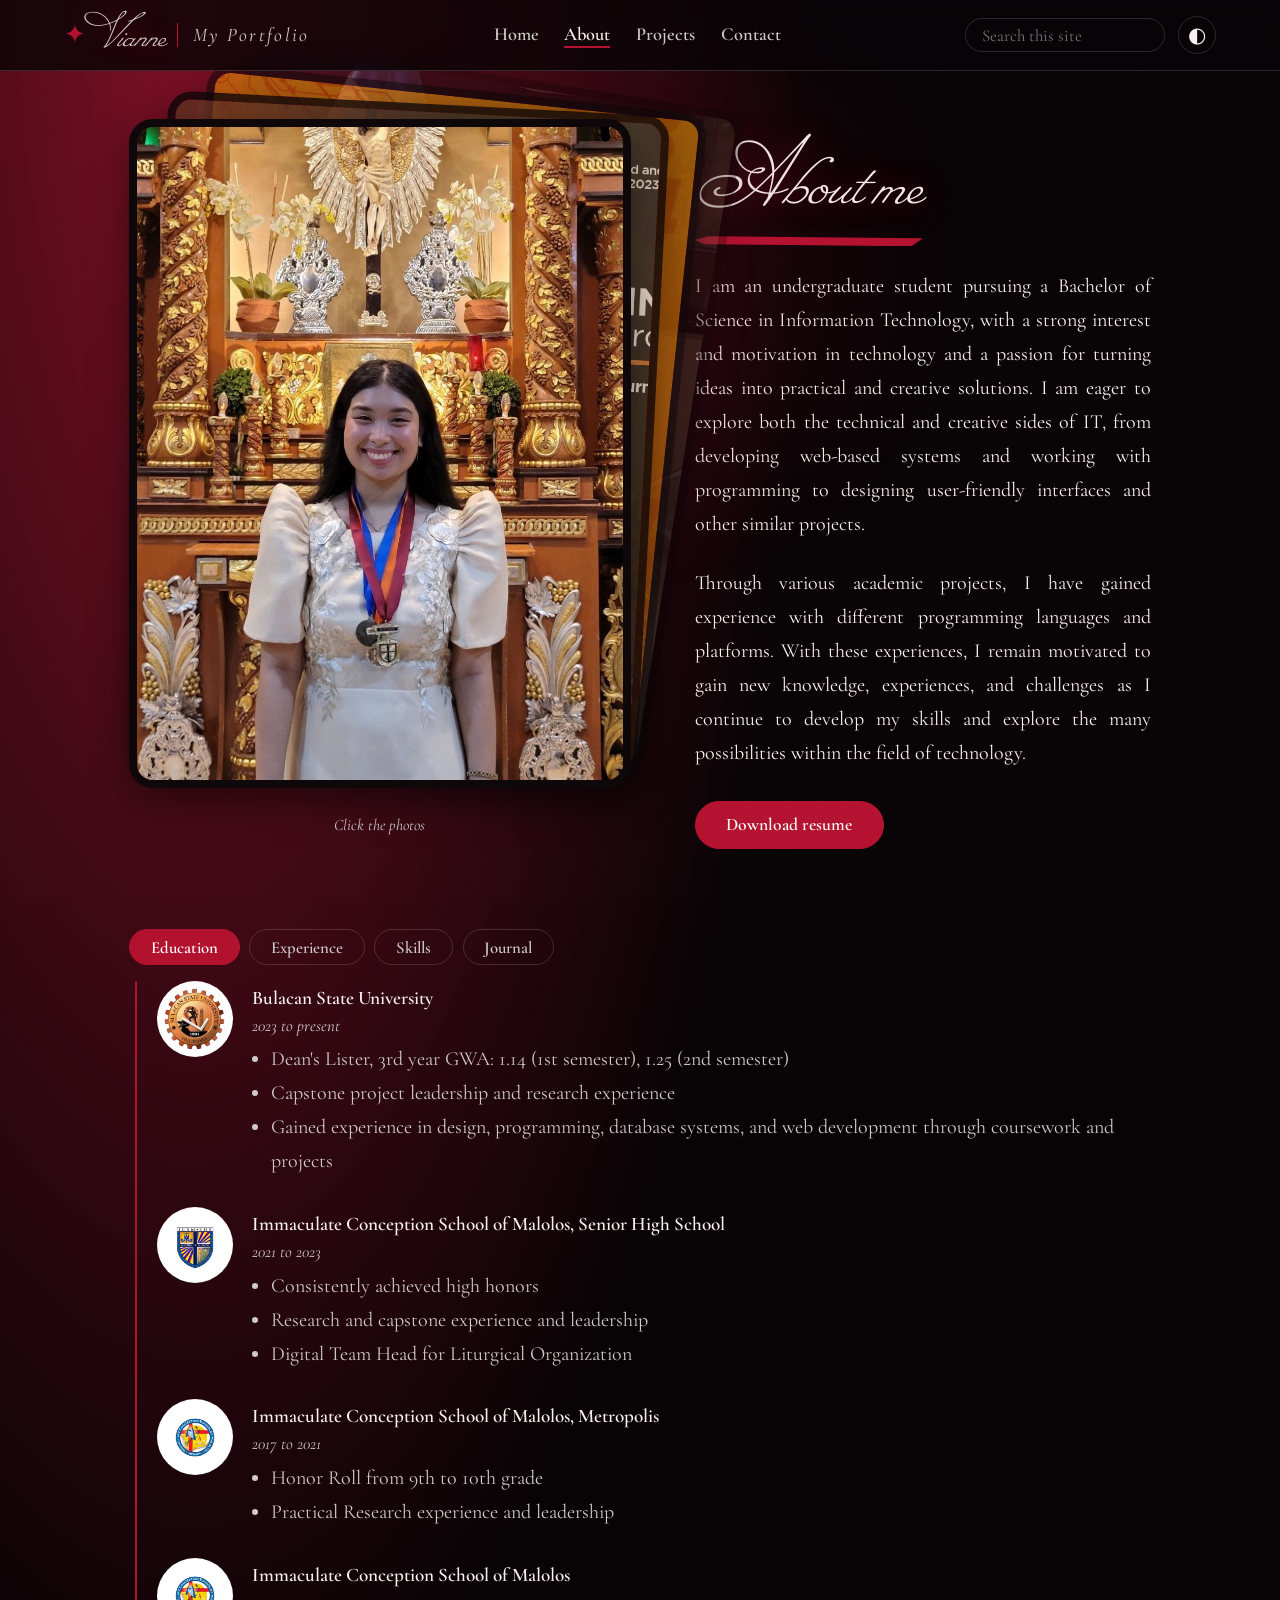
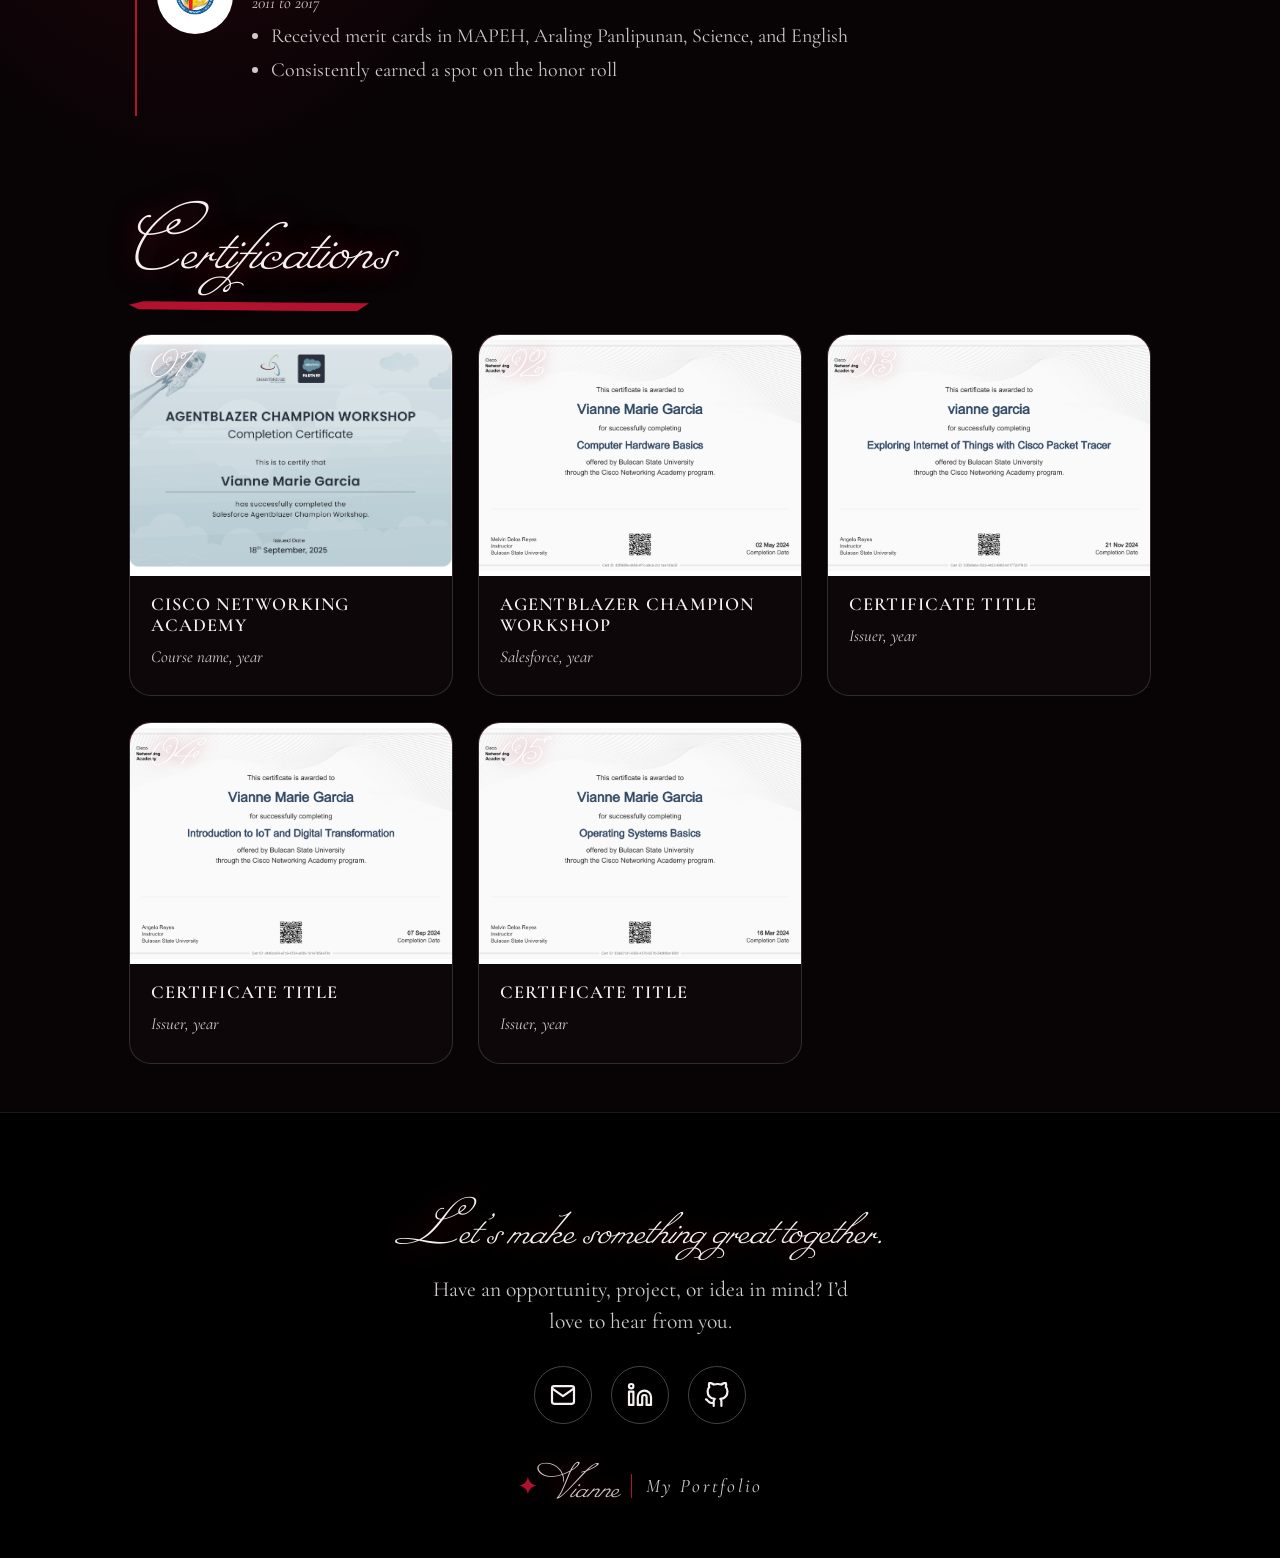
==== commit 1e4469ac: "Update about.html" ====
--- a/about.html
+++ b/about.html
@@ -39,12 +39,13 @@
     <!-- INTRO -->
     <section class="about">
       <div>
-        <!-- click the stack to bring the next photo forward -->
-        <div class="stack" id="stack">
-          <div class="sc"><img src="images/about-1.jpg" alt="" draggable="false"></div>
-          <div class="sc"><img src="images/about-2.jpg" alt="" draggable="false"></div>
-          <div class="sc"><img src="images/about-3.jpg" alt="" draggable="false"></div>
-          <div class="sc"><img src="images/about-4.jpg" alt="" draggable="false"></div>
+        <!-- click the stack to bring the next photo forward.
+             data-pos: 0 = front, 1-3 = behind (script.js updates these) -->
+        <div class="stack" id="stack" role="button" tabindex="0" aria-label="Show next photo">
+          <div class="sc" data-pos="0"><img src="images/about-1.jpg" alt="" draggable="false"></div>
+          <div class="sc" data-pos="1"><img src="images/about-2.jpg" alt="" draggable="false"></div>
+          <div class="sc" data-pos="2"><img src="images/about-3.jpg" alt="" draggable="false"></div>
+          <div class="sc" data-pos="3"><img src="images/about-4.jpg" alt="" draggable="false"></div>
         </div>
         <p class="hint">Click the photos</p>
       </div>
@@ -182,6 +183,71 @@
           <figure class="jphoto">
             <img src="images/journal.jpg" alt="">
           </figure>
+        </div>
+
+      </div>
+    </section>
+
+    <!-- CERTIFICATIONS (images: images/cert-1.jpg to images/cert-5.jpg) -->
+    <section class="certs" id="certs">
+      <h2 class="rv">Certifications</h2>
+
+      <div class="cgrid">
+
+        <!-- EDIT each card: the title, the issuer and year, and the alt text -->
+        <div class="rv">
+          <a class="cert" href="images/cert-1.jpg" target="_blank" rel="noopener">
+            <span class="cn">01</span>
+            <div class="cimg"><img src="images/cert-1.jpg" alt="Cisco Networking Academy certificate"></div>
+            <div class="cbody">
+              <h3>Cisco Networking Academy</h3>
+              <small>Course name, year</small>
+            </div>
+          </a>
+        </div>
+
+        <div class="rv">
+          <a class="cert" href="images/cert-2.jpg" target="_blank" rel="noopener">
+            <span class="cn">02</span>
+            <div class="cimg"><img src="images/cert-2.jpg" alt="Salesforce Agentblazer Champion Workshop certificate"></div>
+            <div class="cbody">
+              <h3>Agentblazer Champion Workshop</h3>
+              <small>Salesforce, year</small>
+            </div>
+          </a>
+        </div>
+
+        <div class="rv">
+          <a class="cert" href="images/cert-3.jpg" target="_blank" rel="noopener">
+            <span class="cn">03</span>
+            <div class="cimg"><img src="images/cert-3.jpg" alt="Certificate 3"></div>
+            <div class="cbody">
+              <h3>Certificate title</h3>
+              <small>Issuer, year</small>
+            </div>
+          </a>
+        </div>
+
+        <div class="rv">
+          <a class="cert" href="images/cert-4.jpg" target="_blank" rel="noopener">
+            <span class="cn">04</span>
+            <div class="cimg"><img src="images/cert-4.jpg" alt="Certificate 4"></div>
+            <div class="cbody">
+              <h3>Certificate title</h3>
+              <small>Issuer, year</small>
+            </div>
+          </a>
+        </div>
+
+        <div class="rv">
+          <a class="cert" href="images/cert-5.jpg" target="_blank" rel="noopener">
+            <span class="cn">05</span>
+            <div class="cimg"><img src="images/cert-5.jpg" alt="Certificate 5"></div>
+            <div class="cbody">
+              <h3>Certificate title</h3>
+              <small>Issuer, year</small>
+            </div>
+          </a>
         </div>
 
       </div>
@@ -204,6 +270,6 @@
     </p>
   </footer>
 
-      <script src="script.js" defer></script>
+  <script src="script.js" defer></script>
 </body>
-</html>+</html>
--- a/style.css
+++ b/style.css
@@ -767,6 +767,9 @@
 
 /* ==========================================================
    13. HOME: WHAT I DO
+   The paragraphs are justified. "hyphens: auto" lets long words
+   break at the line end, so the narrow columns do not leave big
+   gaps between words.
    ========================================================== */
 .do {
   display: grid;
@@ -776,6 +779,10 @@
 
 .do .item p {
   color: var(--silver);
+  text-align: justify;
+  text-justify: inter-word;
+  -webkit-hyphens: auto;
+  hyphens: auto;
 }
 
 .end {
@@ -936,6 +943,11 @@
 /* ==========================================================
    16. ABOUT PAGE + CLICKABLE PHOTO STACK
    Stack size: change 520px below.
+
+   Each photo has data-pos (0 = front, 1 to 3 = behind).
+   script.js changes data-pos on every click, and the rules
+   below decide where each position sits. The class .fly makes
+   the front photo slide away before it goes to the back.
    ========================================================== */
 .about {
   display: grid;
@@ -959,6 +971,8 @@
   aspect-ratio: 3 / 4;
   margin: 0 auto;
   cursor: pointer;
+  user-select: none;
+  -webkit-tap-highlight-color: transparent;
 }
 
 .sc {
@@ -969,10 +983,37 @@
   border: 8px solid var(--blk);
   background: var(--wine);
   box-shadow: 0 15px 40px #00000066;
-  transform: translate(calc(var(--p) * 22px), calc(var(--p) * -16px)) rotate(calc(var(--p) * 3deg));
-  z-index: calc(10 - var(--p));
-  opacity: calc(1 - var(--p) * 0.25);
-  transition: transform 0.6s, opacity 0.6s;
+  transition: transform 0.6s cubic-bezier(.2, .7, .2, 1), opacity 0.6s;
+}
+
+.sc[data-pos="0"] {
+  z-index: 4;
+  transform: none;
+  opacity: 1;
+}
+
+.sc[data-pos="1"] {
+  z-index: 3;
+  transform: translate(22px, -16px) rotate(3deg);
+  opacity: 0.8;
+}
+
+.sc[data-pos="2"] {
+  z-index: 2;
+  transform: translate(44px, -32px) rotate(6deg);
+  opacity: 0.55;
+}
+
+.sc[data-pos="3"] {
+  z-index: 1;
+  transform: translate(66px, -48px) rotate(9deg);
+  opacity: 0.3;
+}
+
+/* the front photo slides away when clicked */
+.sc.fly {
+  transform: translate(115%, -8%) rotate(14deg);
+  opacity: 0;
 }
 
 .sc img {
@@ -1451,4 +1492,153 @@
     gap: 1rem;
     font-size: 1rem;
   }
-}+}
+
+/* ==========================================================
+   CERTIFICATIONS + STATUS LINE
+   ========================================================== */
+
+/* status pill on the home page */
+.status {
+  display: flex;
+  align-items: center;
+  gap: 0.7rem;
+  width: fit-content;
+  margin-bottom: 1.6rem;
+  padding: 0.35rem 1.2rem;
+  border: 1px solid var(--line);
+  border-radius: 999px;
+  color: var(--silver);
+  font: italic 1.1rem var(--serif);
+  letter-spacing: 0.04em;
+}
+
+.dot {
+  width: 0.6rem;
+  height: 0.6rem;
+  border-radius: 50%;
+  background: var(--red);
+  animation: ping 2s infinite;
+}
+
+@keyframes ping {
+  0%   { box-shadow: 0 0 0 0 var(--glow); }
+  70%  { box-shadow: 0 0 0 10px transparent; }
+  100% { box-shadow: 0 0 0 0 transparent; }
+}
+
+
+/* certification cards (the wrapper .rv handles the scroll fade-in,
+   so the card itself can have its own hover motion) */
+.certs {
+  margin-top: 5rem;
+}
+
+.cgrid {
+  display: grid;
+  grid-template-columns: repeat(auto-fill, minmax(260px, 1fr));
+  gap: 1.6rem;
+  margin-top: 1.4rem;
+}
+
+.cgrid > div {
+  display: flex;
+}
+
+.cert {
+  position: relative;
+  flex: 1;
+  display: flex;
+  flex-direction: column;
+  overflow: hidden;
+  border: 1px solid var(--line);
+  border-radius: 22px;
+  background: var(--blk);
+  text-decoration: none;
+  transition: transform 0.4s, box-shadow 0.4s, border-color 0.4s;
+}
+
+.cert:hover {
+  transform: translateY(-10px) rotate(-0.8deg);
+  border-color: var(--red);
+  box-shadow: 0 20px 50px var(--glow);
+}
+
+/* shimmer that sweeps across on hover */
+.cert::after {
+  content: '';
+  position: absolute;
+  top: 0;
+  bottom: 0;
+  left: -60%;
+  width: 40%;
+  z-index: 3;
+  background: linear-gradient(100deg, transparent, #ffffff26, transparent);
+  transform: skewX(-20deg);
+  transition: left 0.9s;
+  pointer-events: none;
+}
+
+.cert:hover::after {
+  left: 130%;
+}
+
+/* big calligraphy number */
+.cn {
+  position: absolute;
+  top: 0.7rem;
+  left: 1rem;
+  z-index: 2;
+  font: 400 2.6rem/1 var(--script);
+  color: #fff;
+  text-shadow: 0 0 14px var(--glow);
+}
+
+/* picture area (shows a star if the photo is missing) */
+.cimg {
+  position: relative;
+  aspect-ratio: 4 / 3;
+  overflow: hidden;
+  background: linear-gradient(160deg, var(--red), var(--ink));
+}
+
+.cimg::before {
+  content: '✦';
+  position: absolute;
+  inset: 0;
+  display: grid;
+  place-items: center;
+  font-size: 3rem;
+  color: var(--line);
+}
+
+.cimg img {
+  position: absolute;
+  inset: 0;
+  width: 100%;
+  height: 100%;
+  object-fit: cover;
+  filter: grayscale(0.7);
+  transition: filter 0.5s, transform 0.8s;
+}
+
+.cert:hover .cimg img {
+  filter: none;
+  transform: scale(1.06);
+}
+
+.cbody {
+  padding: 1.1rem 1.3rem 1.4rem;
+}
+
+.cbody h3 {
+  font-size: 1.15rem;
+  letter-spacing: 0.06em;
+  margin-bottom: 0.2rem;
+}
+
+.cbody small {
+  color: var(--silver);
+  font-style: italic;
+  font-size: 1.05rem;
+}
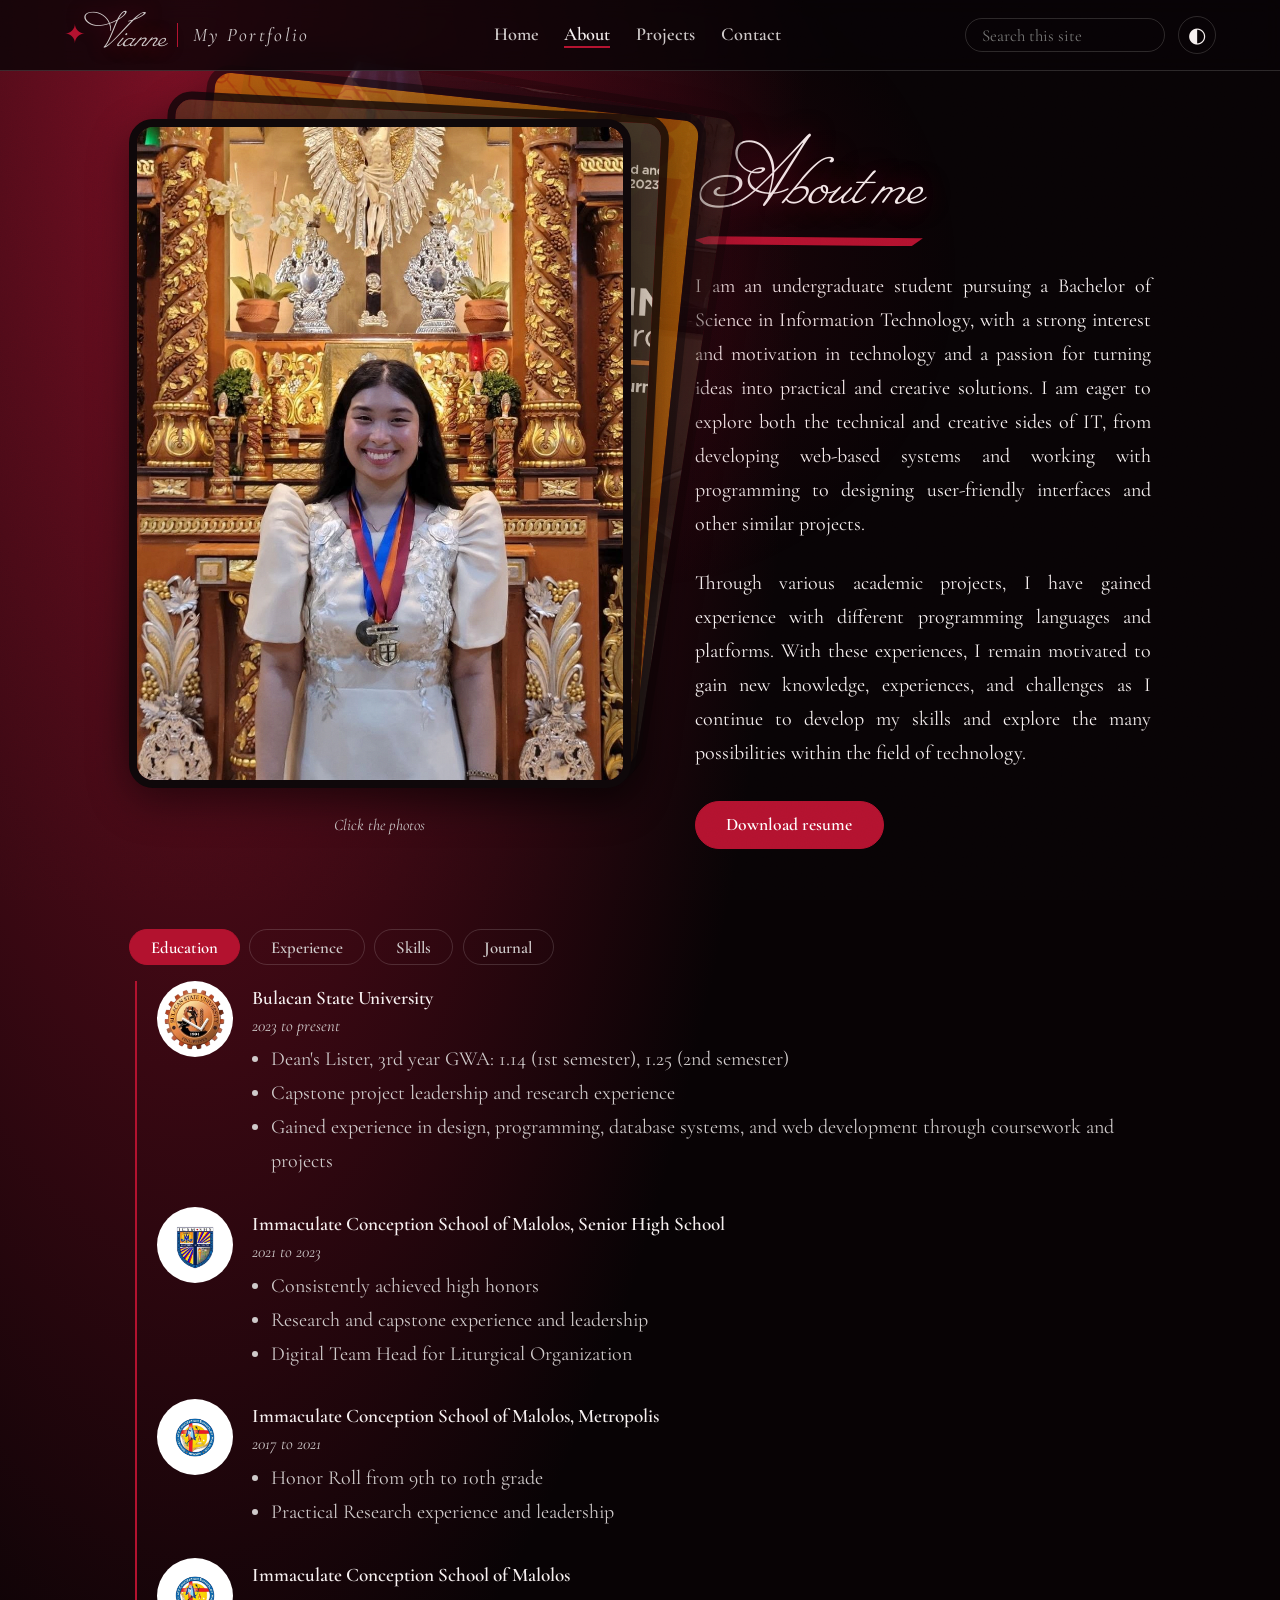
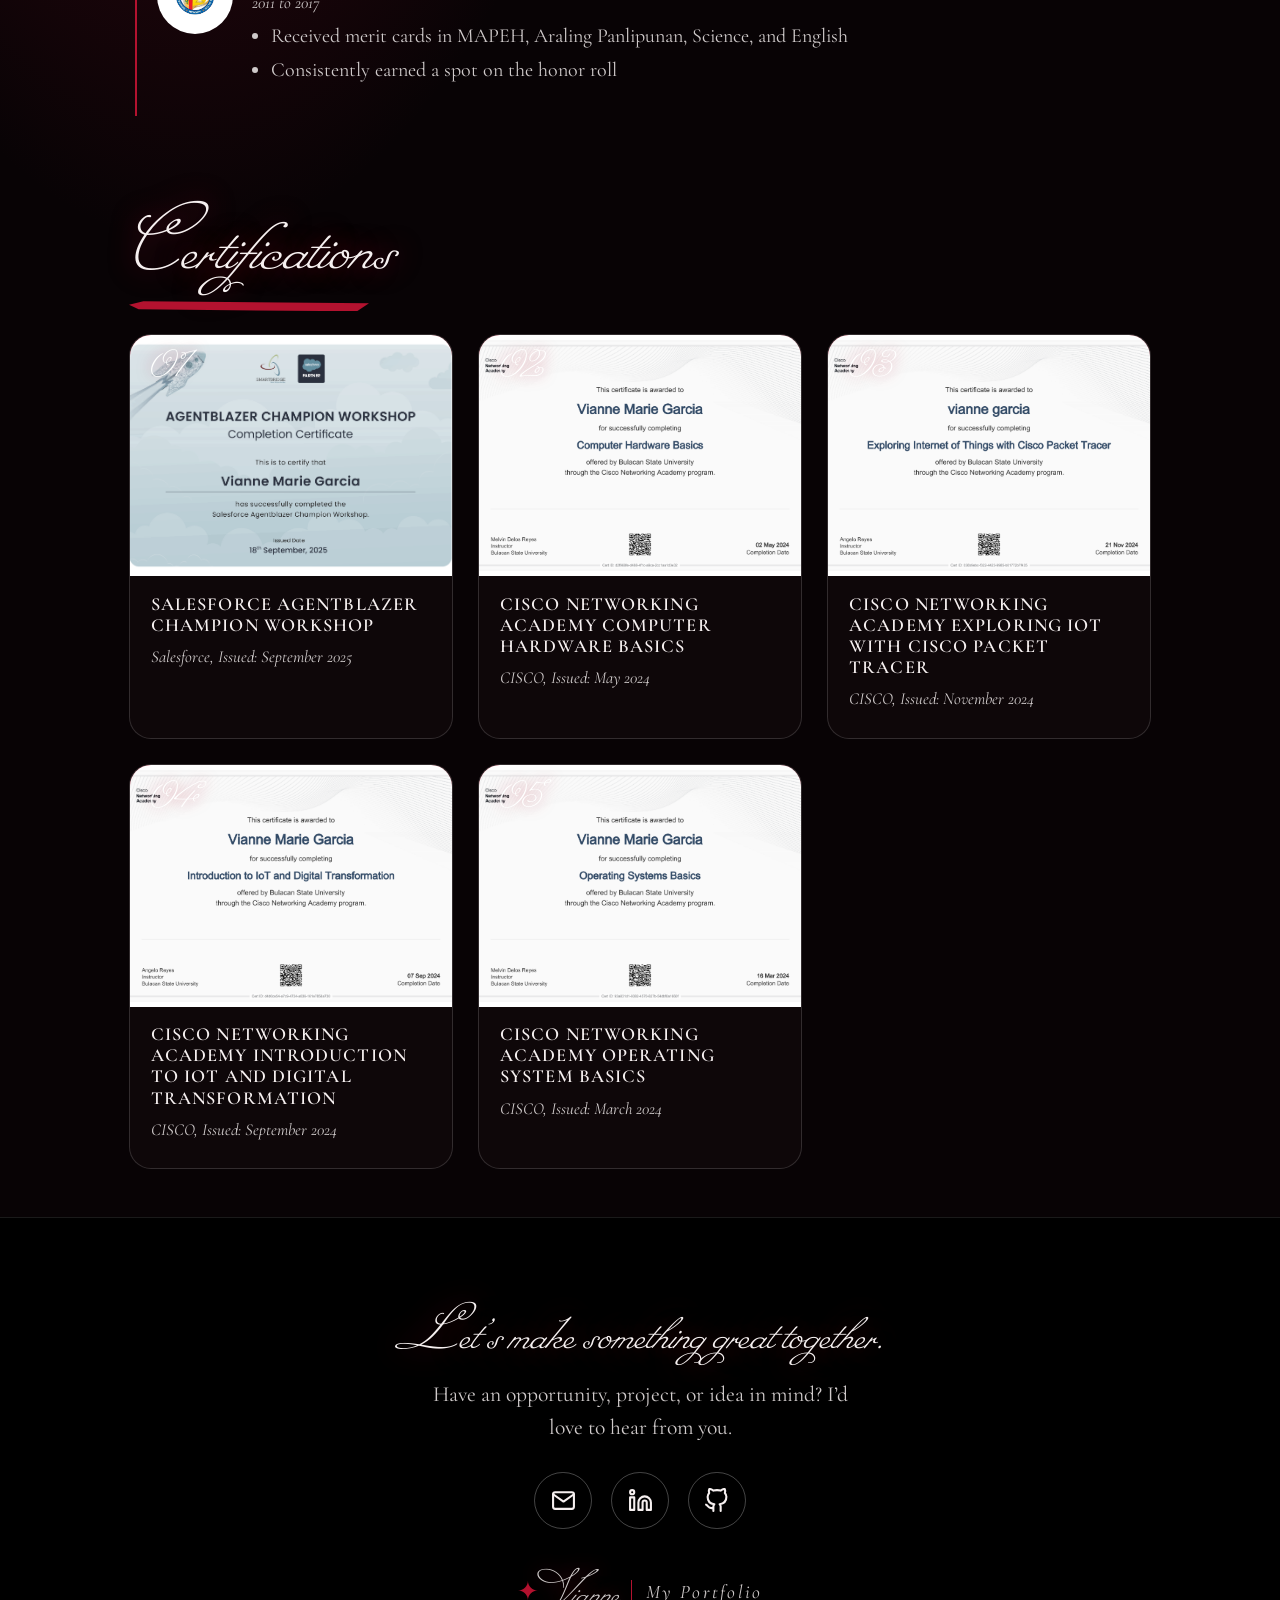
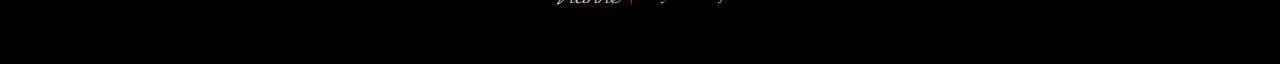
==== commit a974ec6b: "Update about.html" ====
--- a/about.html
+++ b/about.html
@@ -198,10 +198,10 @@
         <div class="rv">
           <a class="cert" href="images/cert-1.jpg" target="_blank" rel="noopener">
             <span class="cn">01</span>
-            <div class="cimg"><img src="images/cert-1.jpg" alt="Cisco Networking Academy certificate"></div>
-            <div class="cbody">
-              <h3>Cisco Networking Academy</h3>
-              <small>Course name, year</small>
+            <div class="cimg"><img src="images/cert-1.jpg" alt="Salesforce Agentblazer Champion Workshop"></div>
+            <div class="cbody">
+              <h3>Salesforce Agentblazer Champion Workshop</h3>
+              <small>Salesforce, Issued: September 2025</small>
             </div>
           </a>
         </div>
@@ -209,10 +209,10 @@
         <div class="rv">
           <a class="cert" href="images/cert-2.jpg" target="_blank" rel="noopener">
             <span class="cn">02</span>
-            <div class="cimg"><img src="images/cert-2.jpg" alt="Salesforce Agentblazer Champion Workshop certificate"></div>
-            <div class="cbody">
-              <h3>Agentblazer Champion Workshop</h3>
-              <small>Salesforce, year</small>
+            <div class="cimg"><img src="images/cert-2.jpg" alt="Cisco Networking Academy Computer Hardware Basics"></div>
+            <div class="cbody">
+              <h3>Cisco Networking Academy Computer Hardware Basics</h3>
+              <small>CISCO, Issued: May 2024</small>
             </div>
           </a>
         </div>
@@ -220,10 +220,10 @@
         <div class="rv">
           <a class="cert" href="images/cert-3.jpg" target="_blank" rel="noopener">
             <span class="cn">03</span>
-            <div class="cimg"><img src="images/cert-3.jpg" alt="Certificate 3"></div>
-            <div class="cbody">
-              <h3>Certificate title</h3>
-              <small>Issuer, year</small>
+            <div class="cimg"><img src="images/cert-3.jpg" alt="Cisco Networking Academy Exploring IoT with Cisco Packet Tracer"></div>
+            <div class="cbody">
+              <h3>Cisco Networking Academy Exploring IoT with Cisco Packet Tracer</h3>
+              <small>CISCO, Issued: November 2024</small>
             </div>
           </a>
         </div>
@@ -231,10 +231,10 @@
         <div class="rv">
           <a class="cert" href="images/cert-4.jpg" target="_blank" rel="noopener">
             <span class="cn">04</span>
-            <div class="cimg"><img src="images/cert-4.jpg" alt="Certificate 4"></div>
-            <div class="cbody">
-              <h3>Certificate title</h3>
-              <small>Issuer, year</small>
+            <div class="cimg"><img src="images/cert-4.jpg" alt="Cisco Networking Academy Introduction to IoT and Digital Transformation"></div>
+            <div class="cbody">
+              <h3>Cisco Networking Academy Introduction to IoT and Digital Transformation</h3>
+              <small>CISCO, Issued: September 2024</small>
             </div>
           </a>
         </div>
@@ -242,10 +242,10 @@
         <div class="rv">
           <a class="cert" href="images/cert-5.jpg" target="_blank" rel="noopener">
             <span class="cn">05</span>
-            <div class="cimg"><img src="images/cert-5.jpg" alt="Certificate 5"></div>
-            <div class="cbody">
-              <h3>Certificate title</h3>
-              <small>Issuer, year</small>
+            <div class="cimg"><img src="images/cert-5.jpg" alt="Cisco Networking Academy Operating System Basics"></div>
+            <div class="cbody">
+              <h3>Cisco Networking Academy Operating System Basics</h3>
+              <small>CISCO, Issued: March 2024</small>
             </div>
           </a>
         </div>
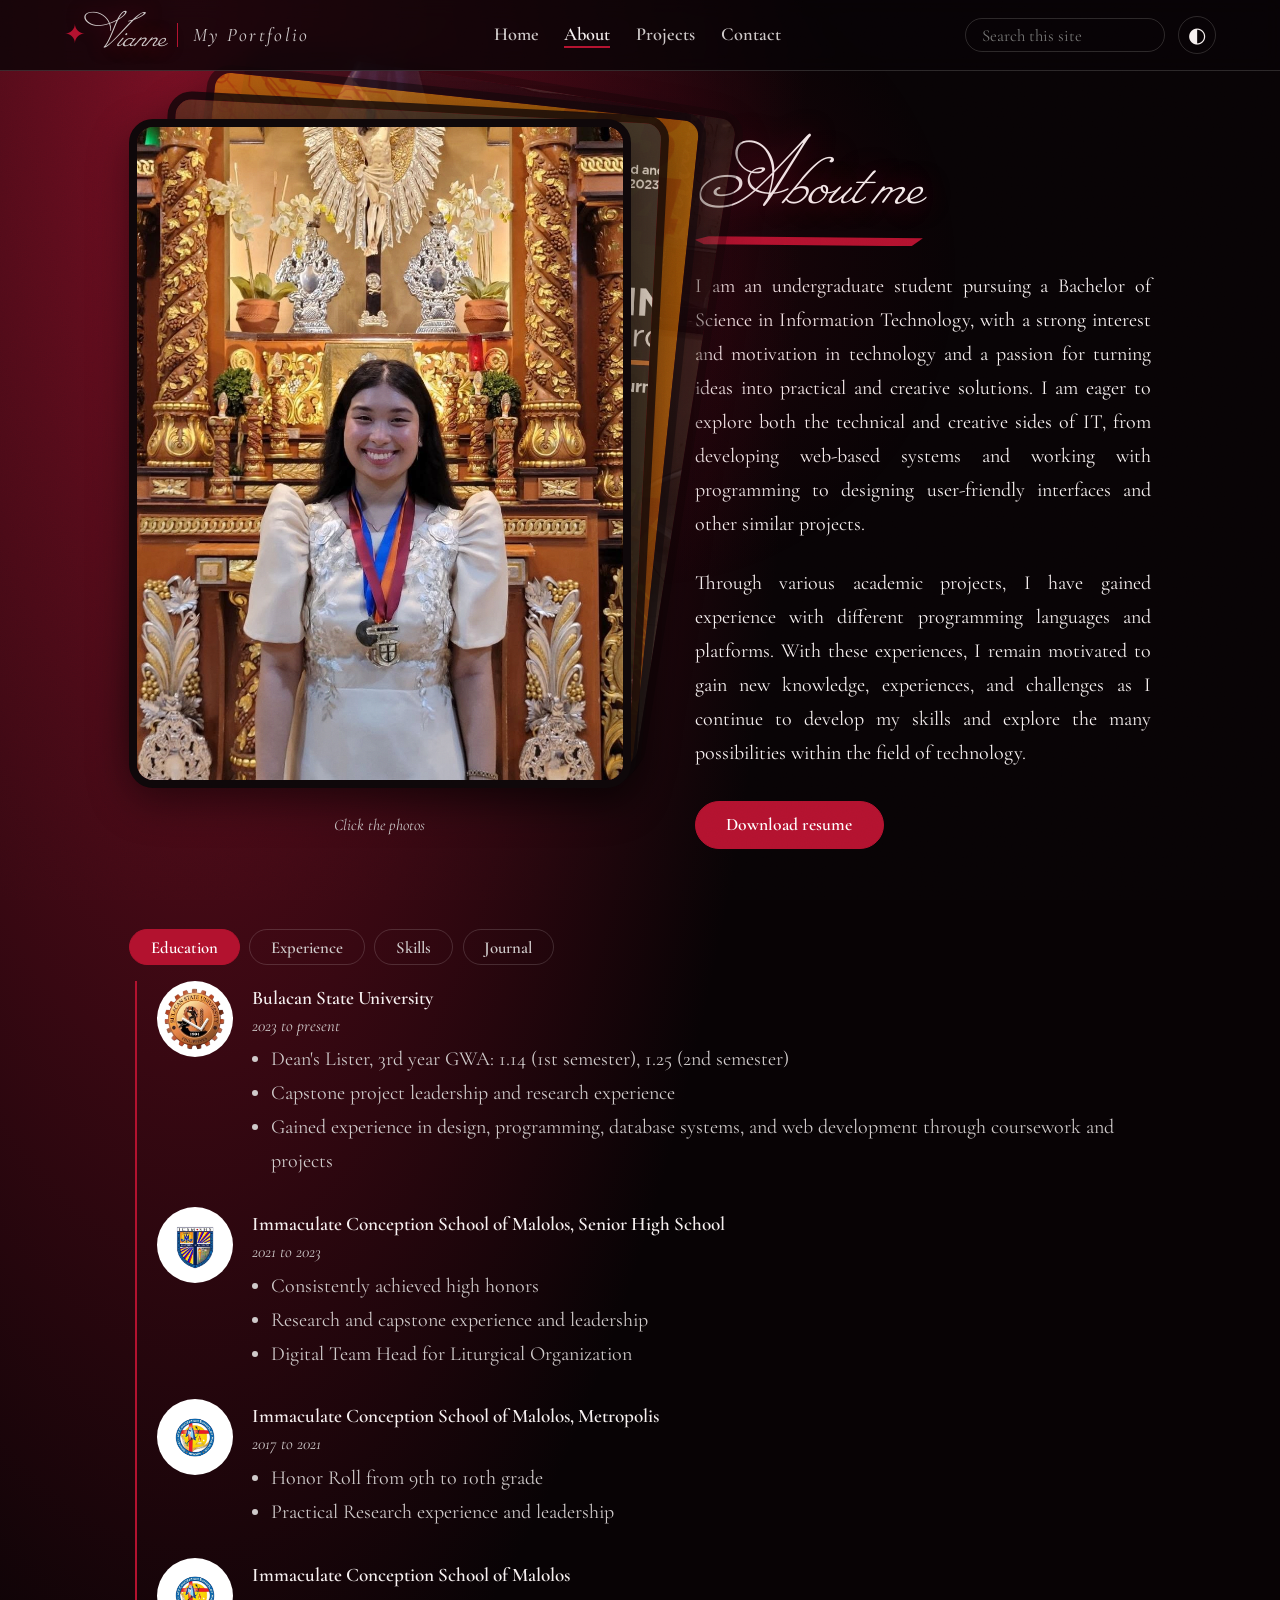
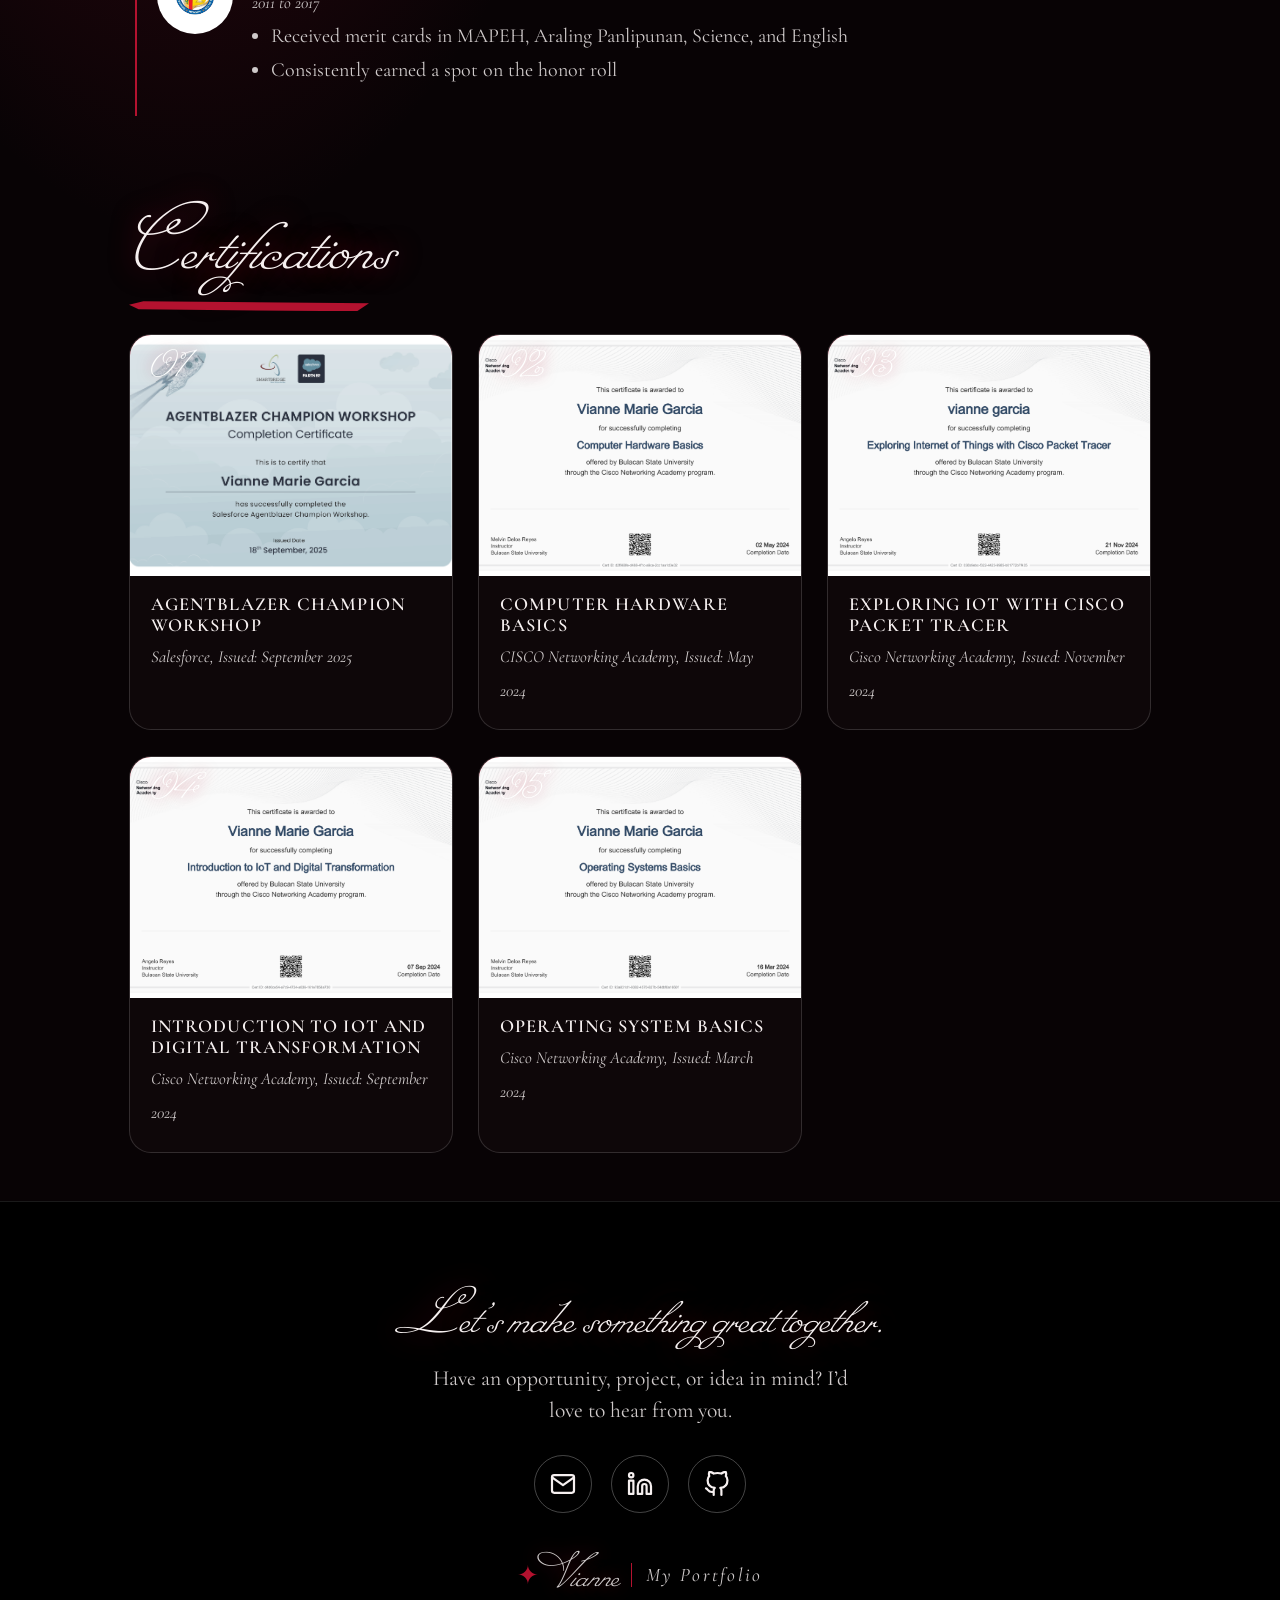
==== commit 9d01997d: "Update about.html" ====
--- a/about.html
+++ b/about.html
@@ -198,9 +198,9 @@
         <div class="rv">
           <a class="cert" href="images/cert-1.jpg" target="_blank" rel="noopener">
             <span class="cn">01</span>
-            <div class="cimg"><img src="images/cert-1.jpg" alt="Salesforce Agentblazer Champion Workshop"></div>
-            <div class="cbody">
-              <h3>Salesforce Agentblazer Champion Workshop</h3>
+            <div class="cimg"><img src="images/cert-1.jpg" alt="Agentblazer Champion Workshop"></div>
+            <div class="cbody">
+              <h3>Agentblazer Champion Workshop</h3>
               <small>Salesforce, Issued: September 2025</small>
             </div>
           </a>
@@ -209,10 +209,10 @@
         <div class="rv">
           <a class="cert" href="images/cert-2.jpg" target="_blank" rel="noopener">
             <span class="cn">02</span>
-            <div class="cimg"><img src="images/cert-2.jpg" alt="Cisco Networking Academy Computer Hardware Basics"></div>
-            <div class="cbody">
-              <h3>Cisco Networking Academy Computer Hardware Basics</h3>
-              <small>CISCO, Issued: May 2024</small>
+            <div class="cimg"><img src="images/cert-2.jpg" alt="Computer Hardware Basics"></div>
+            <div class="cbody">
+              <h3>Computer Hardware Basics</h3>
+              <small>CISCO Networking Academy, Issued: May 2024</small>
             </div>
           </a>
         </div>
@@ -220,10 +220,10 @@
         <div class="rv">
           <a class="cert" href="images/cert-3.jpg" target="_blank" rel="noopener">
             <span class="cn">03</span>
-            <div class="cimg"><img src="images/cert-3.jpg" alt="Cisco Networking Academy Exploring IoT with Cisco Packet Tracer"></div>
-            <div class="cbody">
-              <h3>Cisco Networking Academy Exploring IoT with Cisco Packet Tracer</h3>
-              <small>CISCO, Issued: November 2024</small>
+            <div class="cimg"><img src="images/cert-3.jpg" alt="Exploring IoT with Cisco Packet Tracer"></div>
+            <div class="cbody">
+              <h3>Exploring IoT with Cisco Packet Tracer</h3>
+              <small>Cisco Networking Academy, Issued: November 2024</small>
             </div>
           </a>
         </div>
@@ -231,10 +231,10 @@
         <div class="rv">
           <a class="cert" href="images/cert-4.jpg" target="_blank" rel="noopener">
             <span class="cn">04</span>
-            <div class="cimg"><img src="images/cert-4.jpg" alt="Cisco Networking Academy Introduction to IoT and Digital Transformation"></div>
-            <div class="cbody">
-              <h3>Cisco Networking Academy Introduction to IoT and Digital Transformation</h3>
-              <small>CISCO, Issued: September 2024</small>
+            <div class="cimg"><img src="images/cert-4.jpg" alt="Introduction to IoT and Digital Transformation"></div>
+            <div class="cbody">
+              <h3>Introduction to IoT and Digital Transformation</h3>
+              <small>Cisco Networking Academy, Issued: September 2024</small>
             </div>
           </a>
         </div>
@@ -242,10 +242,10 @@
         <div class="rv">
           <a class="cert" href="images/cert-5.jpg" target="_blank" rel="noopener">
             <span class="cn">05</span>
-            <div class="cimg"><img src="images/cert-5.jpg" alt="Cisco Networking Academy Operating System Basics"></div>
-            <div class="cbody">
-              <h3>Cisco Networking Academy Operating System Basics</h3>
-              <small>CISCO, Issued: March 2024</small>
+            <div class="cimg"><img src="images/cert-5.jpg" alt="Operating System Basics"></div>
+            <div class="cbody">
+              <h3>Operating System Basics</h3>
+              <small>Cisco Networking Academy, Issued: March 2024</small>
             </div>
           </a>
         </div>
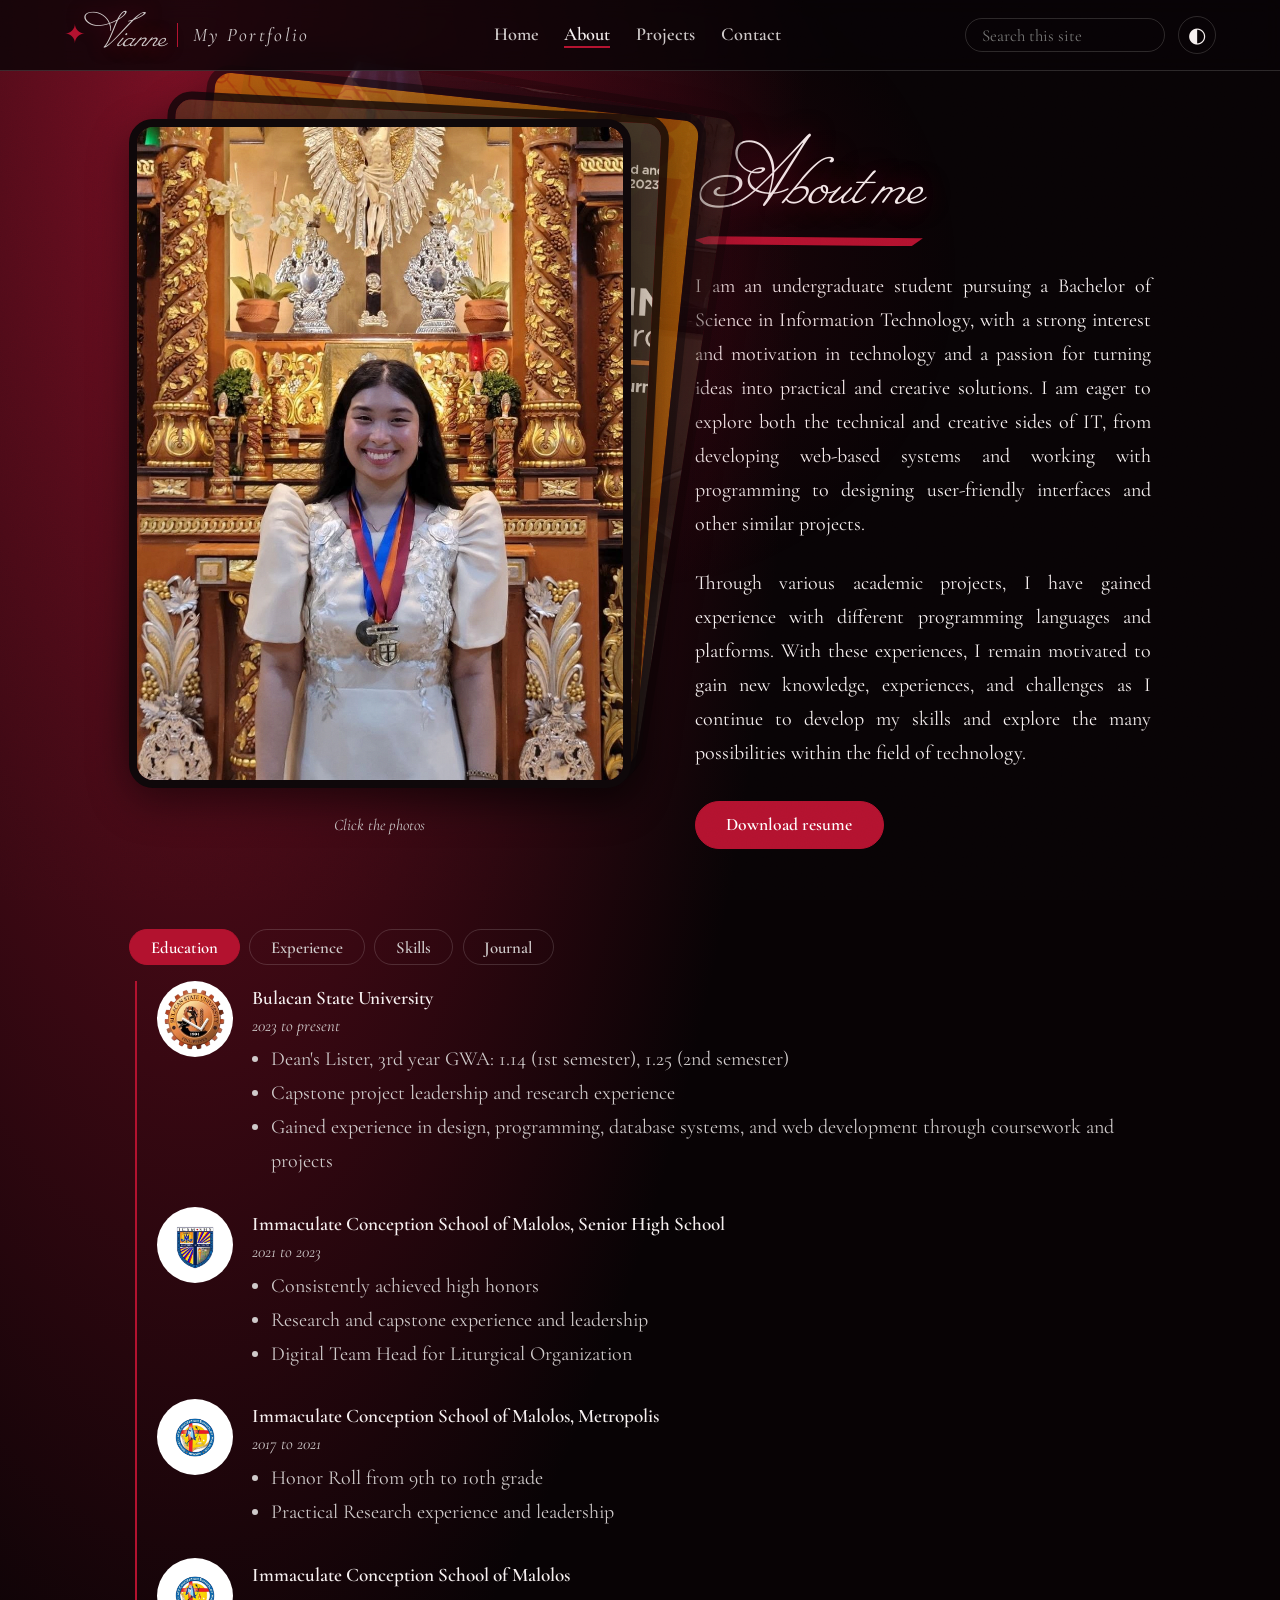
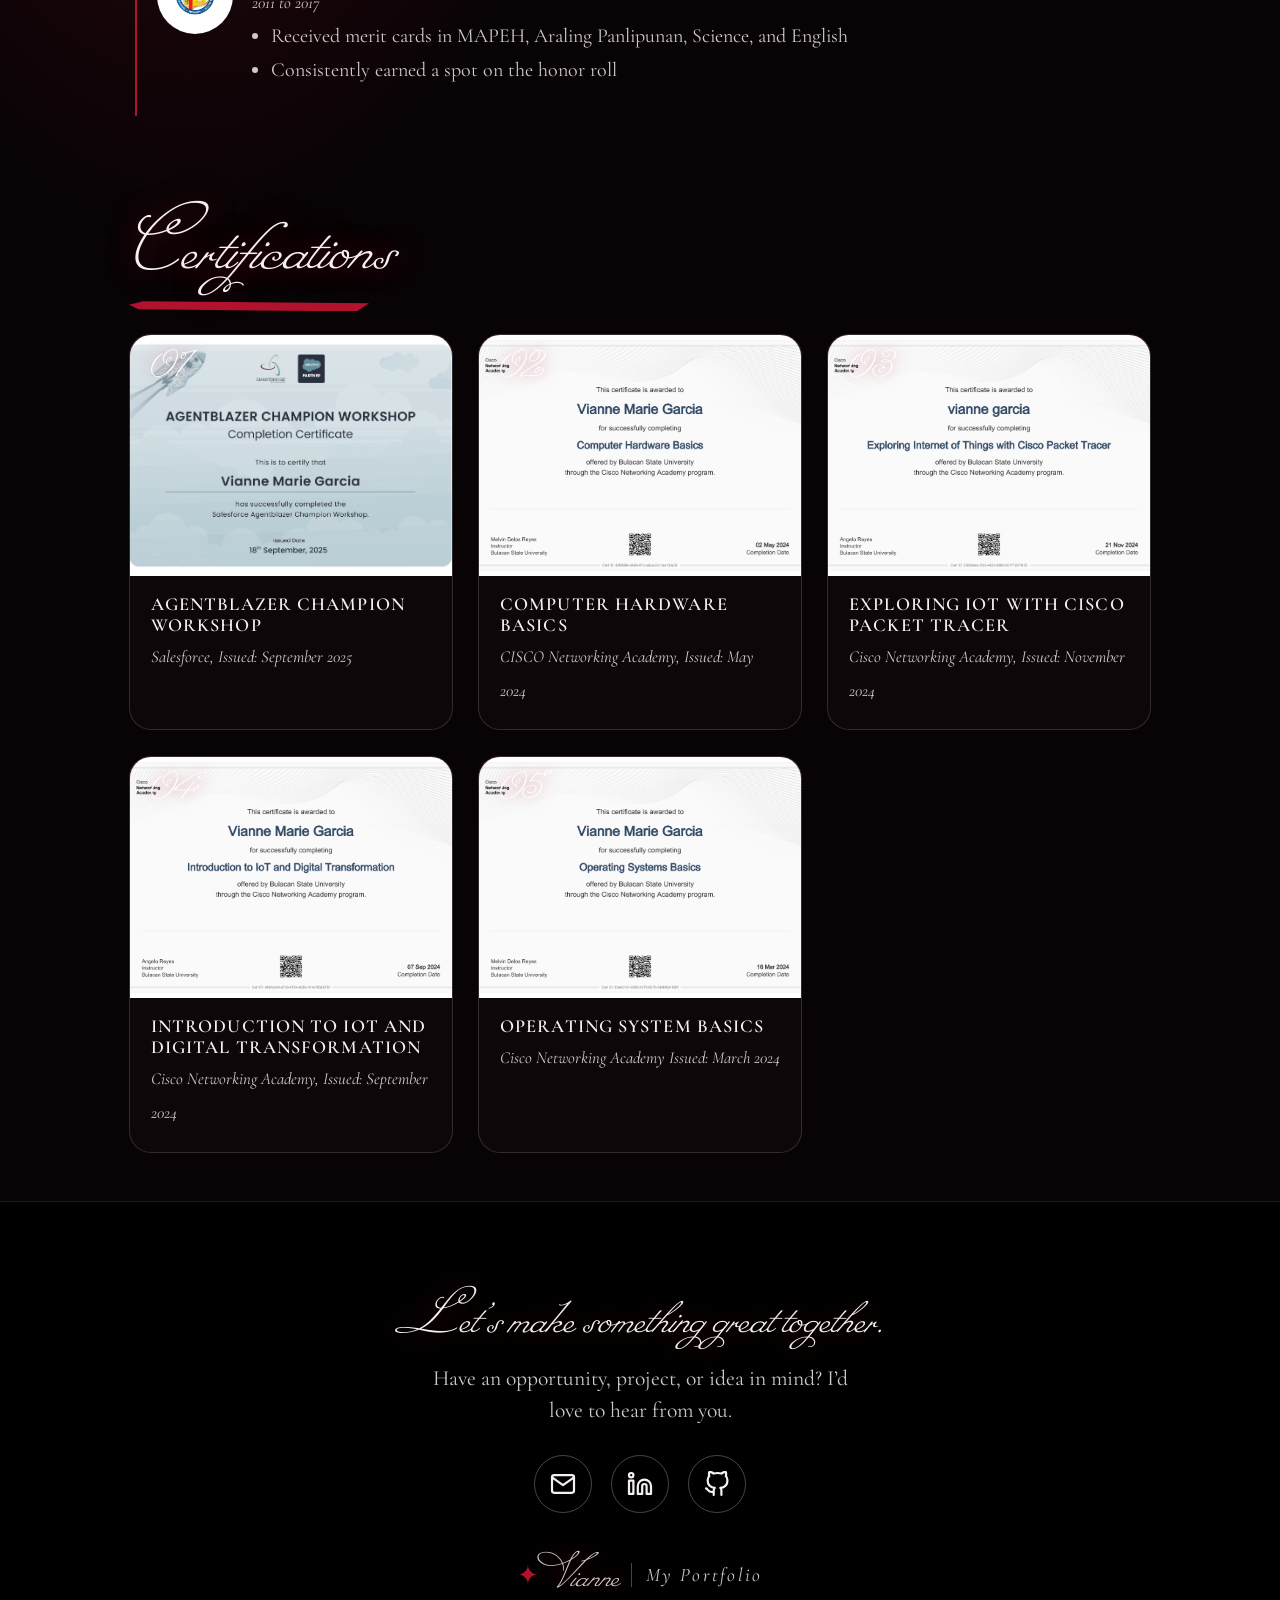
==== commit 4316b933: "Update about.html" ====
--- a/about.html
+++ b/about.html
@@ -245,7 +245,8 @@
             <div class="cimg"><img src="images/cert-5.jpg" alt="Operating System Basics"></div>
             <div class="cbody">
               <h3>Operating System Basics</h3>
-              <small>Cisco Networking Academy, Issued: March 2024</small>
+              <small>Cisco Networking Academy</small>
+              <small>Issued: March 2024</small>
             </div>
           </a>
         </div>
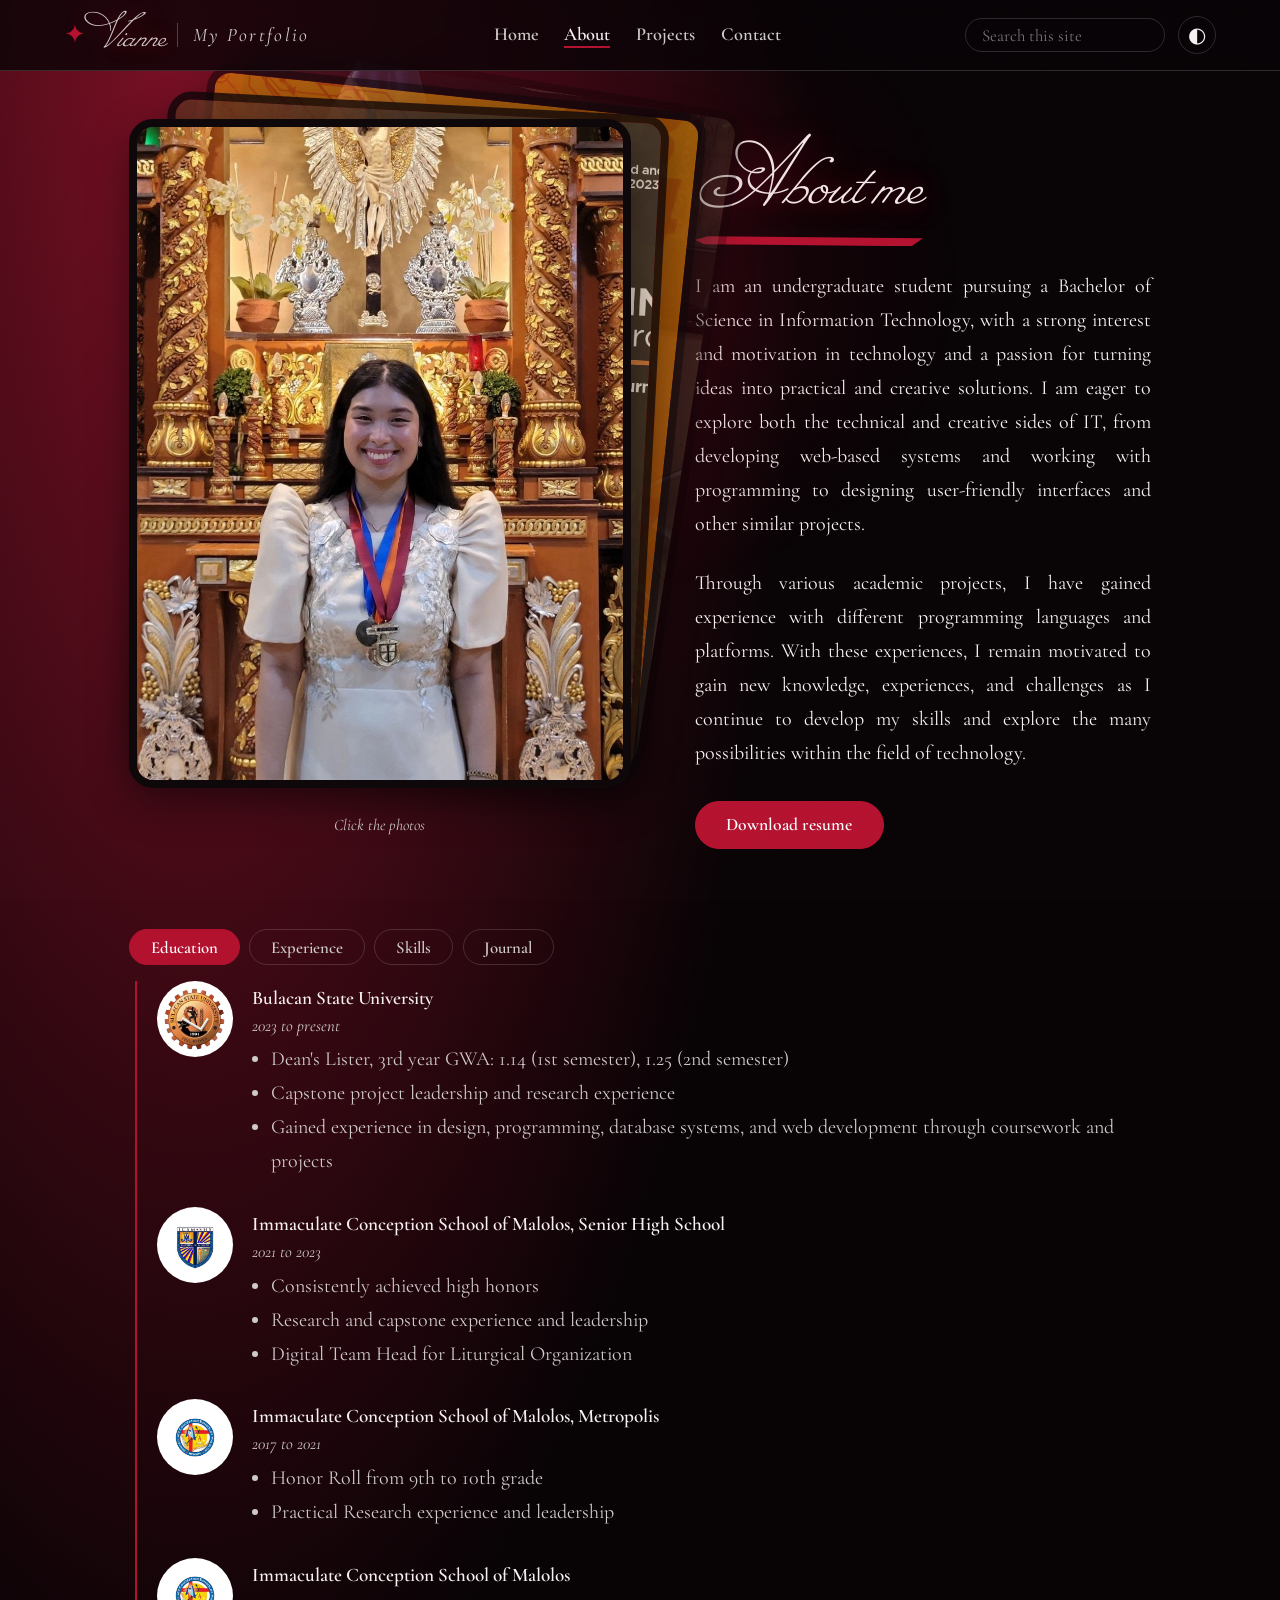
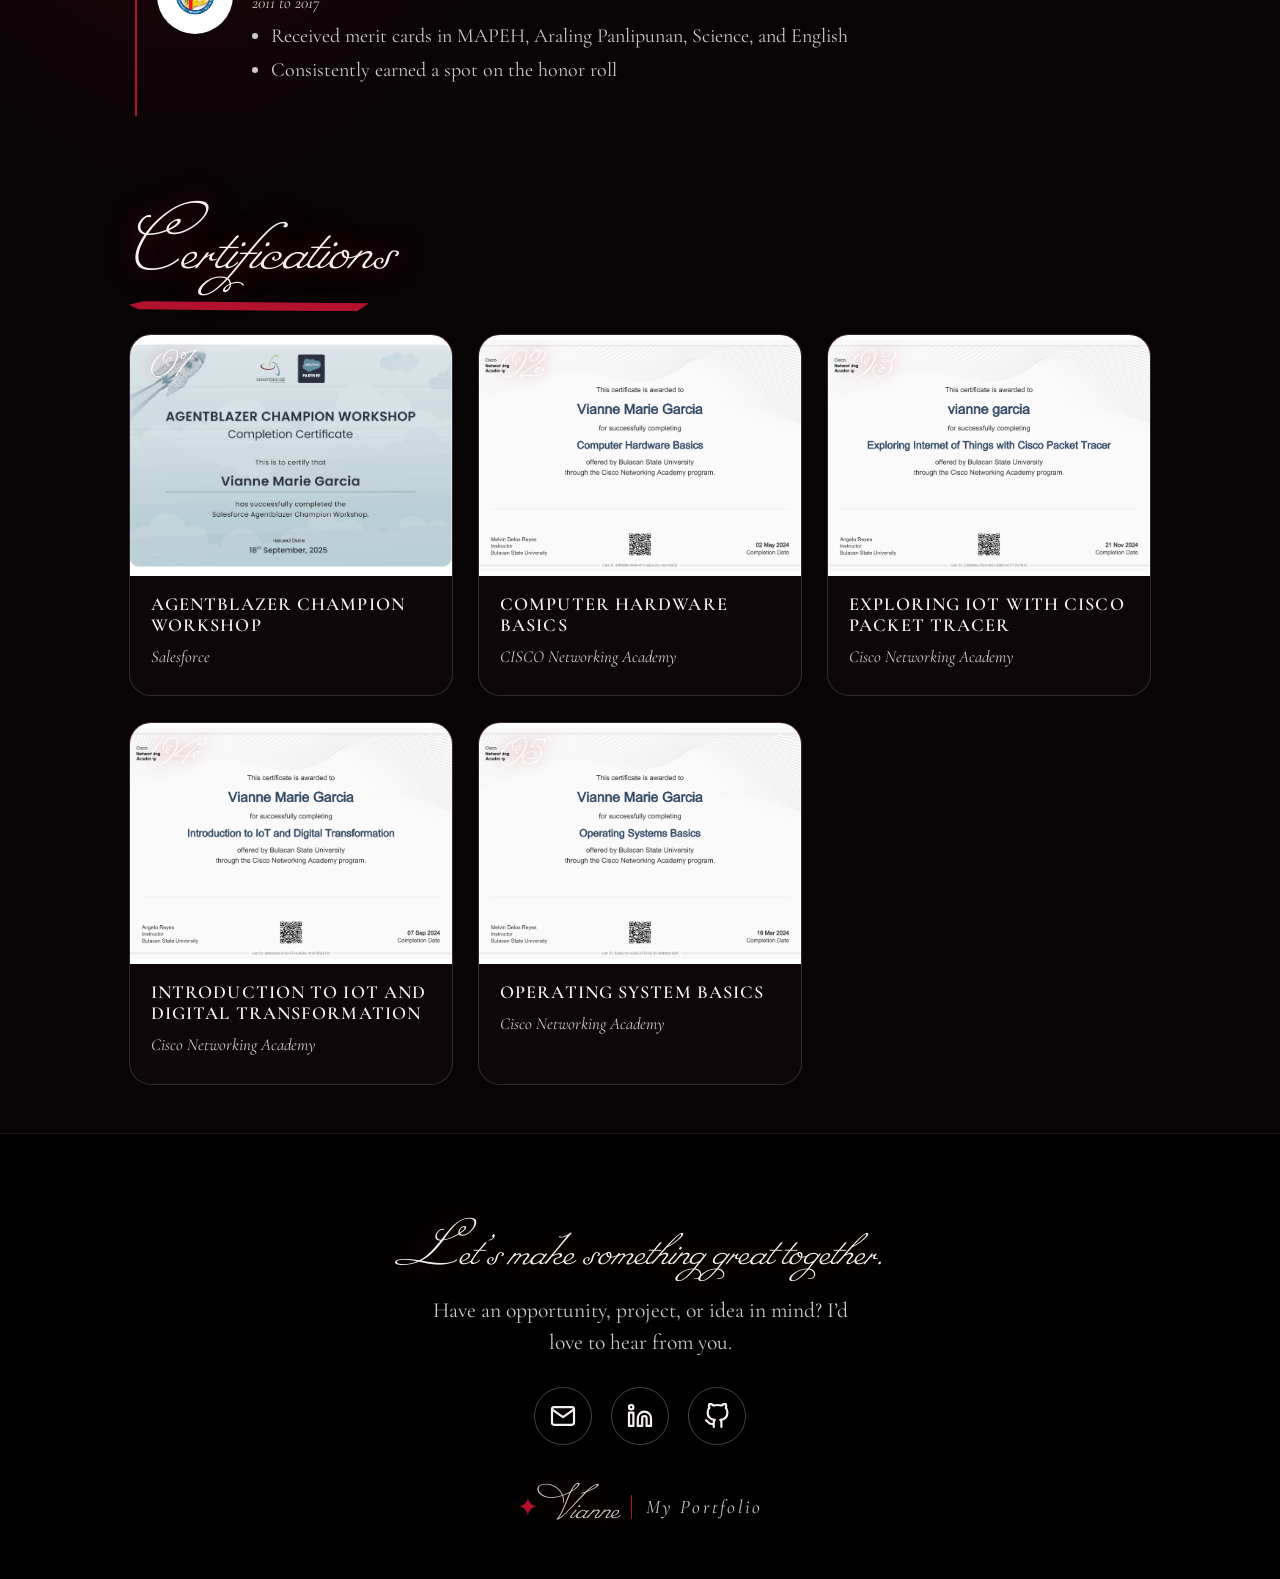
==== commit e766461a: "Update about.html" ====
--- a/about.html
+++ b/about.html
@@ -201,7 +201,7 @@
             <div class="cimg"><img src="images/cert-1.jpg" alt="Agentblazer Champion Workshop"></div>
             <div class="cbody">
               <h3>Agentblazer Champion Workshop</h3>
-              <small>Salesforce, Issued: September 2025</small>
+              <small>Salesforce</small>
             </div>
           </a>
         </div>
@@ -212,7 +212,7 @@
             <div class="cimg"><img src="images/cert-2.jpg" alt="Computer Hardware Basics"></div>
             <div class="cbody">
               <h3>Computer Hardware Basics</h3>
-              <small>CISCO Networking Academy, Issued: May 2024</small>
+              <small>CISCO Networking Academy</small>
             </div>
           </a>
         </div>
@@ -223,7 +223,7 @@
             <div class="cimg"><img src="images/cert-3.jpg" alt="Exploring IoT with Cisco Packet Tracer"></div>
             <div class="cbody">
               <h3>Exploring IoT with Cisco Packet Tracer</h3>
-              <small>Cisco Networking Academy, Issued: November 2024</small>
+              <small>Cisco Networking Academy</small>
             </div>
           </a>
         </div>
@@ -234,7 +234,7 @@
             <div class="cimg"><img src="images/cert-4.jpg" alt="Introduction to IoT and Digital Transformation"></div>
             <div class="cbody">
               <h3>Introduction to IoT and Digital Transformation</h3>
-              <small>Cisco Networking Academy, Issued: September 2024</small>
+              <small>Cisco Networking Academy</small>
             </div>
           </a>
         </div>
@@ -246,7 +246,6 @@
             <div class="cbody">
               <h3>Operating System Basics</h3>
               <small>Cisco Networking Academy</small>
-              <small>Issued: March 2024</small>
             </div>
           </a>
         </div>
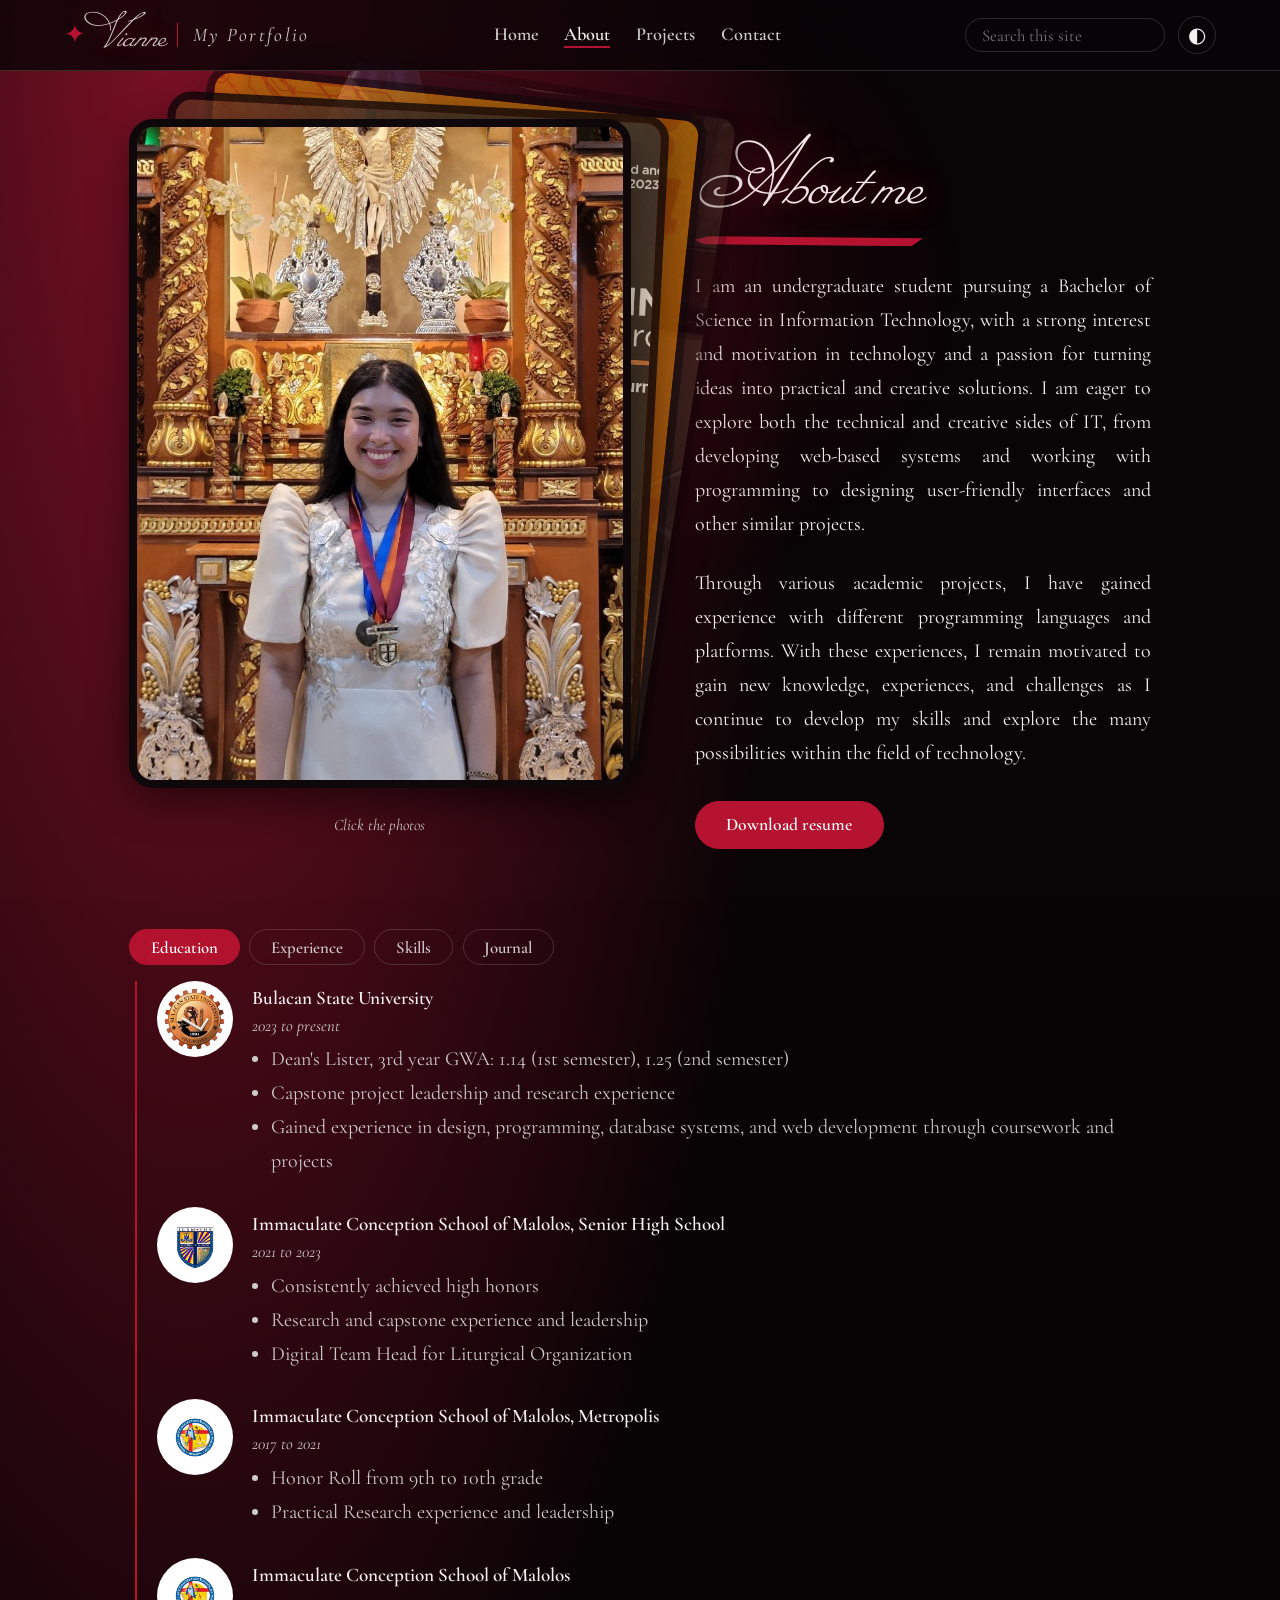
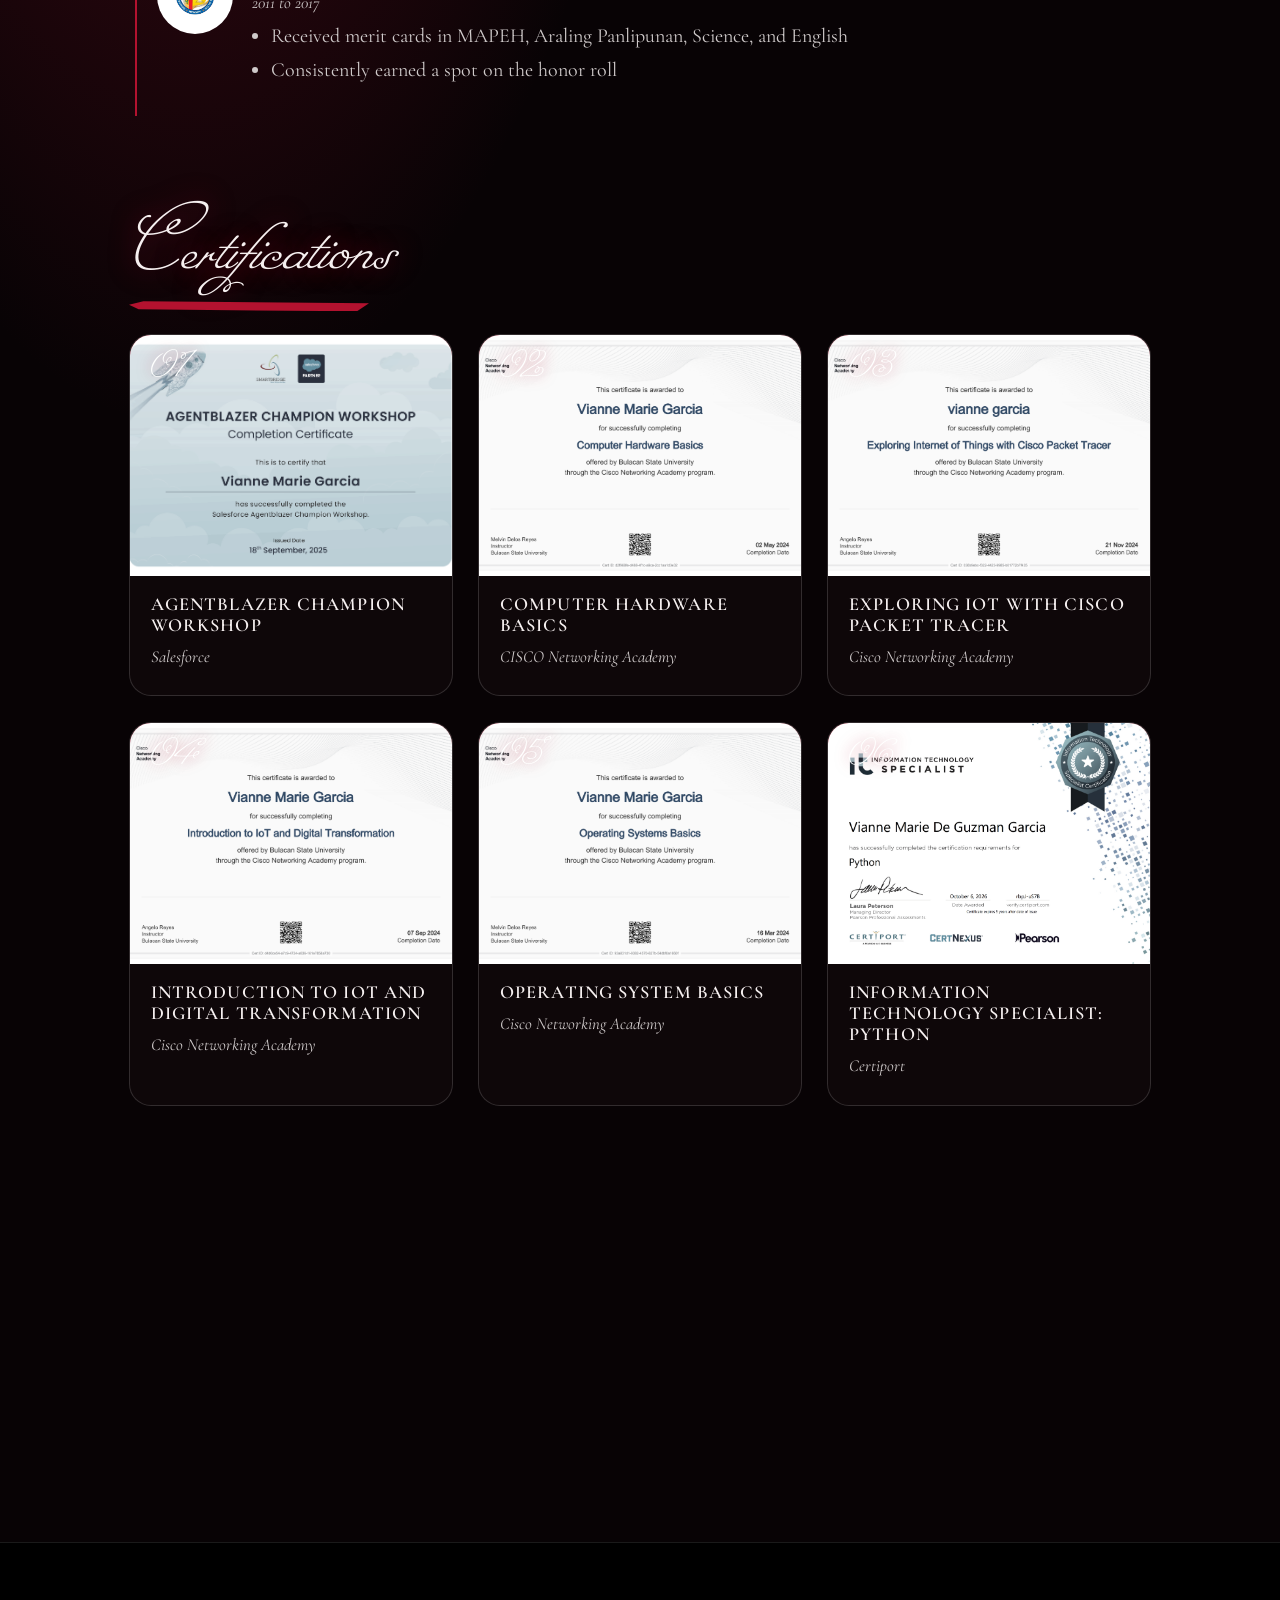
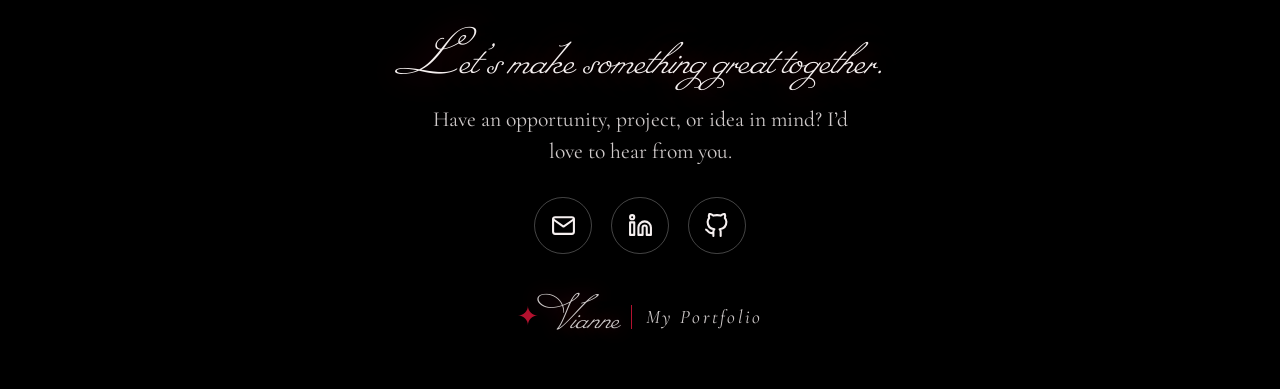
==== commit 2caa19bb: "Update about.html" ====
--- a/about.html
+++ b/about.html
@@ -250,6 +250,28 @@
           </a>
         </div>
 
+        <div class="rv">
+          <a class="cert" href="images/cert-6.jpg" target="_blank" rel="noopener">
+            <span class="cn">06</span>
+            <div class="cimg"><img src="images/cert-6.jpg" alt="Python"></div>
+            <div class="cbody">
+              <h3>Information Technology Specialist: Python</h3>
+              <small>Certiport</small>
+            </div>
+          </a>
+        </div>
+
+        <div class="rv">
+          <a class="cert" href="images/cert-7.jpg" target="_blank" rel="noopener">
+            <span class="cn">07</span>
+            <div class="cimg"><img src="images/cert-7.jpg" alt="Python"></div>
+            <div class="cbody">
+              <h3>Salesforce Certified Platform Developer</h3>
+              <small>Salesforce</small>
+            </div>
+          </a>
+        </div>
+
       </div>
     </section>
 
--- a/style.css
+++ b/style.css
@@ -1642,3 +1642,336 @@
   font-style: italic;
   font-size: 1.05rem;
 }
+
+/* ==========================================================
+   23. MOBILE  (keep this at the VERY BOTTOM of style.css)
+   ========================================================== */
+
+html {
+  -webkit-text-size-adjust: 100%;
+}
+
+/* ---------- tablets ---------- */
+@media (max-width: 1000px) {
+  .do {
+    grid-template-columns: repeat(2, minmax(0, 1fr));
+  }
+}
+
+/* ---------- phones and small tablets ---------- */
+@media (max-width: 800px) {
+
+  body {
+    font-size: 1.1rem;
+    line-height: 1.6;
+  }
+
+  main {
+    padding: 2rem 5vw;
+  }
+
+  .wrap {
+    padding: 2.5rem 5vw;
+  }
+
+  h2 {
+    font-size: 3.4rem;
+    margin-bottom: 1rem;
+  }
+
+  /* every two/three-column layout becomes one column */
+  .hero,
+  .about,
+  .card,
+  .do,
+  .contact,
+  #t-blog:checked ~ #tabs #blog {
+    grid-template-columns: minmax(0, 1fr);
+  }
+
+  /* ----- navigation: logo + tools on top, links underneath ----- */
+  .nav {
+    padding: 0.5rem 4vw;
+    gap: 0.3rem 1rem;
+  }
+
+  .logo {
+    order: 1;
+    gap: 0.5rem;
+  }
+
+  .tools {
+    order: 2;
+    margin-left: auto;
+    gap: 0.5rem;
+  }
+
+  .nav nav {
+    order: 3;
+    width: 100%;
+    justify-content: space-between;
+    gap: 0.5rem;
+    font-size: 1.05rem;
+  }
+
+  .lg-n {
+    font-size: 2.4rem;
+  }
+
+  .lg-i {
+    font-size: 1.3rem;
+  }
+
+  .nav .lg-p {
+    display: none;
+  }
+
+  /* search results open under the whole nav bar */
+  .search {
+    position: static;
+  }
+
+  .search input,
+  .search input:focus {
+    width: 130px;
+    font-size: 1rem;
+  }
+
+  .results {
+    top: calc(100% + 0.4rem);
+    left: 4vw;
+    right: 4vw;
+    width: auto;
+    max-height: 50vh;
+  }
+
+  /* ----- home: hero ----- */
+  .hero {
+    min-height: 0;
+    gap: 1.5rem;
+  }
+
+  .bg {
+    top: 0;
+    font-size: 6rem;
+  }
+
+  .hi {
+    font-size: 3rem;
+    white-space: normal;
+  }
+
+  .status {
+    font-size: 1rem;
+    border-radius: 18px;
+    padding: 0.4rem 1rem;
+  }
+
+  /* room for the strap, which hangs 80px above the card area */
+  .idwrap {
+    margin-top: 5rem;
+    height: 600px;
+  }
+
+  /* ----- home: gallery, explore cards, what I do ----- */
+  .strip {
+    margin: 2rem 0;
+  }
+
+  .slide {
+    width: 80vw;
+  }
+
+  .pcards {
+    gap: 1rem;
+  }
+
+  .pcard {
+    height: 500px;
+  }
+
+  .pcard div {
+    padding: 1.4rem;
+  }
+
+  .pcard h3 {
+    font-size: 3.4rem;
+  }
+
+  .pcard p {
+    font-size: 1.15rem;
+  }
+
+  .do {
+    gap: 1.4rem;
+  }
+
+  /* justified text leaves big gaps in narrow columns */
+    /* keep About me justified, with hyphens so the gaps stay small */
+  .do .item p,
+  .panel p {
+    text-align: left;
+  }
+
+  .about p {
+    text-align: justify;
+    text-justify: inter-word;
+    -webkit-hyphens: auto;
+    hyphens: auto;
+  }
+
+  /* ----- about ----- */
+  .about {
+    gap: 2.5rem;
+  }
+
+  /* smaller stack so the tilted photos stay inside the screen */
+  .stack {
+    width: 78%;
+    margin: 0 auto 0 2%;
+  }
+
+  .tabs {
+    margin-top: 2.5rem;
+  }
+
+  .chip {
+    font-size: 1rem;
+    padding: 0.35rem 1rem;
+  }
+
+  #t-blog:checked ~ #tabs #blog {
+    gap: 1.5rem;
+  }
+
+  .jphoto {
+    position: static;
+    max-width: 320px;
+    margin: 0 auto;
+  }
+
+  .item.edu {
+    gap: 0.8rem;
+  }
+
+  .sl {
+    width: 56px;
+    height: 56px;
+  }
+
+  .certs {
+    margin-top: 3rem;
+  }
+
+  .cgrid {
+    grid-template-columns: repeat(2, minmax(0, 1fr));
+    gap: 1rem;
+  }
+
+  .cn {
+    font-size: 2.2rem;
+  }
+
+  .cbody {
+    padding: 0.8rem 0.9rem 1rem;
+  }
+
+  .cbody h3 {
+    font-size: 1rem;
+  }
+
+  /* ----- projects ----- */
+  .card {
+    padding: 1.3rem;
+    gap: 1.2rem;
+    margin: 1.4rem 0;
+    border-radius: 20px;
+  }
+
+  .laptop {
+    border-width: 5px;
+    border-bottom-width: 12px;
+  }
+
+  .gallery.port,
+  .gallery.long {
+    columns: 2;
+    column-gap: 0.8rem;
+  }
+
+  .gallery a {
+    margin-bottom: 0.8rem;
+  }
+
+  /* enlarged photo: arrows move to the bottom so they never overflow */
+  #lb img {
+    max-width: 94vw;
+    max-height: 76vh;
+  }
+
+  .lb-b {
+    position: absolute;
+    bottom: 1.2rem;
+  }
+
+  .lb-b[data-d="-1"] {
+    left: calc(50% - 4rem);
+  }
+
+  .lb-b[data-d="1"] {
+    left: calc(50% + 0.6rem);
+  }
+
+  /* ----- contact ----- */
+  .contact a {
+    padding: 1.5rem;
+  }
+
+  .contact .ic {
+    width: 2.4rem;
+    height: 2.4rem;
+  }
+
+  /* ----- footer ----- */
+  footer {
+    padding: 3.5rem 5vw 2.5rem;
+  }
+
+  .fs {
+    font-size: 1.15rem;
+  }
+
+  .icons {
+    margin-bottom: 1.8rem;
+  }
+}
+
+/* ---------- small phones ---------- */
+@media (max-width: 420px) {
+  .hi {
+    font-size: 2.6rem;
+  }
+
+  .search input,
+  .search input:focus {
+    width: 110px;
+  }
+
+  .nav nav {
+    font-size: 1rem;
+  }
+}
+
+/* ---------- touch screens: no stuck hover effects after a tap ---------- */
+@media (hover: none) {
+  .pcard:hover,
+  .cert:hover,
+  .contact a:hover,
+  .btn:hover,
+  .soc:hover,
+  .theme:hover,
+  .laptop:hover,
+  .gallery img:hover {
+    transform: none;
+  }
+}
